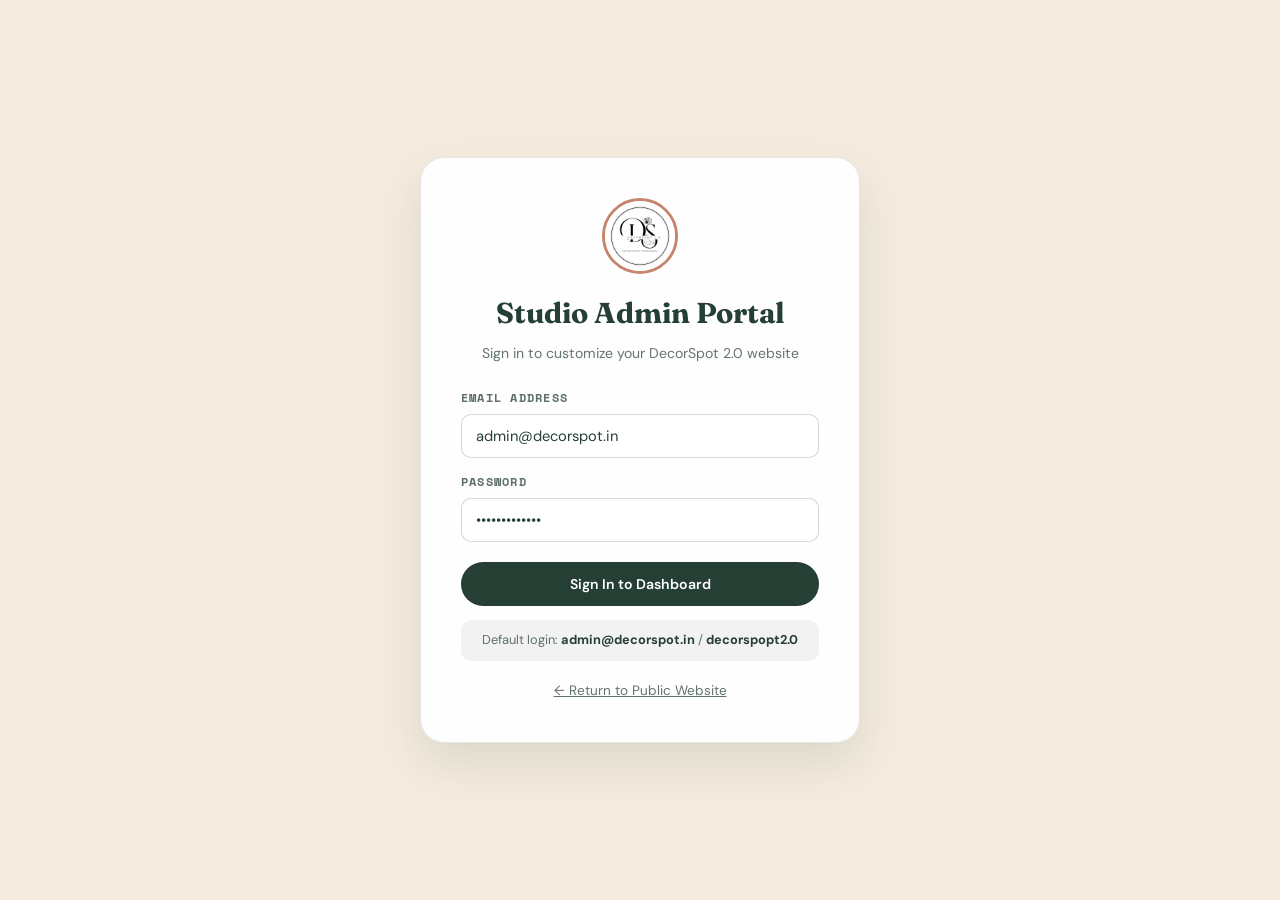
==== admin.html @ b2fb1095 "Add multi-photoshoot studio services, gallery categories, and full CMS admin panel" ====
<!DOCTYPE html>
<html lang="en">
<head>
  <meta charset="UTF-8" />
  <meta name="viewport" content="width=device-width, initial-scale=1.0" />
  <title>DecorSpot 2.0 — Studio Admin Panel & CMS</title>
  <meta name="description" content="Admin CMS panel for DecorSpot 2.0 Portrait Studio" />
  <link rel="icon" type="image/svg+xml" href="logo.jpg" />
  <link rel="stylesheet" href="style.css" />
  <style>
    .admin-page-wrap {
      background-color: var(--color-cream);
      min-height: 100vh;
      display: flex;
      flex-direction: column;
    }
    .admin-top-bar {
      position: sticky;
      top: 0;
      z-index: 100;
      background: rgba(255, 255, 255, 0.95);
      backdrop-filter: blur(12px);
      border-bottom: 1px solid rgba(37, 63, 53, 0.12);
      padding: 12px 24px;
      display: flex;
      justify-content: space-between;
      align-items: center;
    }
    .admin-brand {
      display: flex;
      align-items: center;
      gap: 12px;
      font-weight: 700;
      color: var(--color-primary);
    }
    .admin-brand img {
      width: 36px;
      height: 36px;
      border-radius: 50%;
      object-fit: cover;
    }
    .admin-top-actions {
      display: flex;
      align-items: center;
      gap: 12px;
    }
    .admin-section {
      padding: 40px 0 80px;
      display: none;
    }
    .admin-section.authenticated {
      display: block;
    }
    .admin-header {
      margin-bottom: 32px;
    }
    .admin-eyebrow {
      font-family: var(--font-mono);
      font-size: 0.7rem;
      text-transform: uppercase;
      letter-spacing: 0.2em;
      color: var(--color-terracotta);
    }
    .admin-title {
      font-family: var(--font-display);
      font-size: clamp(2rem, 4vw, 3rem);
      line-height: 1.1;
      color: var(--color-primary);
      margin-top: 6px;
    }
    .admin-subtitle {
      margin-top: 8px;
      font-size: 0.95rem;
      color: var(--color-text-muted);
    }
    .admin-tabs {
      display: flex;
      flex-wrap: wrap;
      gap: 8px;
      margin-bottom: 28px;
      background: rgba(37, 63, 53, 0.05);
      padding: 6px;
      border-radius: 16px;
    }
    .admin-tab {
      padding: 10px 18px;
      border-radius: 12px;
      font-size: 0.85rem;
      font-weight: 600;
      color: var(--color-text-muted);
      background: transparent;
      border: none;
      cursor: pointer;
      display: inline-flex;
      align-items: center;
      gap: 8px;
      transition: all 0.2s;
    }
    .admin-tab:hover {
      color: var(--color-primary);
      background: rgba(255, 255, 255, 0.6);
    }
    .admin-tab.active {
      background: #fff;
      color: var(--color-primary);
      box-shadow: 0 4px 12px rgba(37, 63, 53, 0.08);
    }
    .tab-badge {
      background: var(--color-terracotta);
      color: #fff;
      font-family: var(--font-mono);
      font-size: 0.65rem;
      padding: 2px 7px;
      border-radius: 999px;
      font-weight: 700;
    }
    .admin-tab-panel {
      display: none;
    }
    .admin-tab-panel.active {
      display: block;
      animation: fadeIn 0.25s ease;
    }
    @keyframes fadeIn {
      from { opacity: 0; transform: translateY(6px); }
      to { opacity: 1; transform: translateY(0); }
    }
    .admin-card {
      background: rgba(255, 255, 255, 0.92);
      border: 1px solid rgba(37, 63, 53, 0.12);
      border-radius: 20px;
      padding: 28px;
      margin-bottom: 24px;
      box-shadow: var(--shadow-soft);
    }
    .admin-card-title {
      font-family: var(--font-display);
      font-size: 1.4rem;
      color: var(--color-primary);
      margin-bottom: 20px;
      display: flex;
      justify-content: space-between;
      align-items: center;
    }
    .form-row {
      display: grid;
      gap: 16px;
      margin-bottom: 16px;
    }
    @media (min-width: 768px) {
      .form-row { grid-template-columns: 1fr 1fr; }
      .form-row.tri-col { grid-template-columns: 1fr 1fr 1fr; }
    }
    .form-group.full-width {
      grid-column: 1 / -1;
    }
    .admin-input, .admin-select, .admin-textarea {
      width: 100%;
      border: 1px solid rgba(37, 63, 53, 0.2);
      border-radius: 10px;
      padding: 11px 14px;
      font-size: 0.92rem;
      color: var(--color-primary);
      background: #fff;
      transition: border-color 0.2s, box-shadow 0.2s;
    }
    .admin-input:focus, .admin-select:focus, .admin-textarea:focus {
      border-color: var(--color-primary);
      box-shadow: 0 0 0 3px rgba(37, 63, 53, 0.1);
      outline: none;
    }
    .admin-label {
      display: block;
      font-size: 0.78rem;
      font-weight: 600;
      color: rgba(37, 63, 53, 0.75);
      margin-bottom: 6px;
      font-family: var(--font-mono);
      text-transform: uppercase;
      letter-spacing: 0.1em;
    }
    .admin-btn {
      display: inline-flex;
      align-items: center;
      gap: 8px;
      background-color: var(--color-primary);
      color: #fff;
      padding: 12px 24px;
      border-radius: 9999px;
      font-size: 0.88rem;
      font-weight: 600;
      border: none;
      cursor: pointer;
      transition: all 0.2s ease;
    }
    .admin-btn:hover {
      background-color: var(--color-primary-dark);
      transform: translateY(-1px);
      box-shadow: 0 6px 16px rgba(37, 63, 53, 0.18);
    }
    .admin-btn.secondary {
      background: rgba(255, 255, 255, 0.9);
      border: 1px solid rgba(37, 63, 53, 0.25);
      color: var(--color-primary);
    }
    .admin-btn.secondary:hover {
      background: #fff;
      border-color: var(--color-primary);
    }
    .admin-btn.terracotta {
      background: var(--color-terracotta);
    }
    .admin-btn.terracotta:hover {
      background: var(--color-terracotta-dark);
    }
    .admin-btn.danger {
      background: #dc2743;
    }
    .admin-btn.danger:hover {
      background: #b81e3a;
    }
    .admin-btn.small {
      padding: 6px 14px;
      font-size: 0.78rem;
    }
    .gallery-categories {
      display: flex;
      flex-wrap: wrap;
      gap: 8px;
      margin-bottom: 20px;
    }
    .category-tag {
      padding: 6px 14px;
      border-radius: 9999px;
      font-size: 0.75rem;
      font-weight: 600;
      font-family: var(--font-mono);
      text-transform: uppercase;
      letter-spacing: 0.1em;
      background: rgba(37, 63, 53, 0.08);
      color: var(--color-primary);
      cursor: pointer;
      border: 1px solid transparent;
      transition: all 0.2s;
    }
    .category-tag.active {
      background: var(--color-primary) !important;
      color: #fff !important;
    }
    .category-tag.newborn { background: rgba(198, 133, 109, 0.15); color: var(--color-terracotta); }
    .category-tag.maternity { background: rgba(243, 200, 174, 0.4); color: #b86241; }
    .category-tag.prewedding { background: rgba(232, 200, 110, 0.35); color: #9c7827; }
    .category-tag.birthday { background: rgba(250, 230, 158, 0.5); color: #8e6812; }
    .category-tag.commercial { background: rgba(37, 63, 53, 0.14); color: var(--color-primary-dark); }
    .category-tag.family { background: rgba(216, 225, 214, 0.4); color: var(--color-forest); }
    .photo-grid {
      display: grid;
      grid-template-columns: repeat(auto-fill, minmax(180px, 1fr));
      gap: 16px;
      margin-top: 16px;
    }
    .photo-item {
      position: relative;
      aspect-ratio: 1;
      border-radius: 12px;
      overflow: hidden;
      border: 2px solid rgba(37, 63, 53, 0.12);
      background: var(--color-biscuit);
    }
    .photo-item img {
      width: 100%;
      height: 100%;
      object-fit: cover;
    }
    .photo-actions {
      position: absolute;
      top: 8px;
      right: 8px;
      display: flex;
      gap: 6px;
      opacity: 0;
      transition: opacity 0.2s;
    }
    .photo-item:hover .photo-actions {
      opacity: 1;
    }
    .photo-btn {
      width: 30px;
      height: 30px;
      border-radius: 50%;
      border: none;
      display: flex;
      align-items: center;
      justify-content: center;
      cursor: pointer;
      color: #fff;
      box-shadow: 0 4px 8px rgba(0,0,0,0.2);
    }
    .photo-btn.edit { background: var(--color-primary); }
    .photo-btn.del { background: #dc2743; }
    .photo-upload-area {
      border: 2px dashed rgba(37, 63, 53, 0.25);
      border-radius: 16px;
      padding: 28px;
      text-align: center;
      cursor: pointer;
      transition: all 0.2s;
      background: rgba(255, 255, 255, 0.5);
    }
    .photo-upload-area:hover, .photo-upload-area.drag-over {
      border-color: var(--color-terracotta);
      background: rgba(243, 200, 174, 0.15);
    }
    .checkbox-group {
      display: grid;
      grid-template-columns: repeat(auto-fill, minmax(240px, 1fr));
      gap: 14px;
      margin-top: 8px;
    }
    .checkbox-item {
      display: flex;
      align-items: center;
      gap: 10px;
      cursor: pointer;
      background: #fff;
      padding: 12px 16px;
      border-radius: 10px;
      border: 1px solid rgba(37, 63, 53, 0.1);
      font-size: 0.9rem;
    }
    .checkbox-item input {
      width: 18px;
      height: 18px;
      accent-color: var(--color-primary);
    }
    /* Leads Table */
    .leads-table-wrap {
      overflow-x: auto;
    }
    .leads-table {
      width: 100%;
      border-collapse: collapse;
      text-align: left;
      font-size: 0.88rem;
    }
    .leads-table th {
      background: rgba(37, 63, 53, 0.05);
      padding: 12px 16px;
      font-family: var(--font-mono);
      font-size: 0.72rem;
      text-transform: uppercase;
      letter-spacing: 0.1em;
      color: var(--color-primary);
      border-bottom: 2px solid rgba(37, 63, 53, 0.1);
    }
    .leads-table td {
      padding: 14px 16px;
      border-bottom: 1px solid rgba(37, 63, 53, 0.08);
      vertical-align: middle;
    }
    .lead-status-badge {
      display: inline-block;
      padding: 3px 10px;
      border-radius: 999px;
      font-family: var(--font-mono);
      font-size: 0.68rem;
      font-weight: 700;
      text-transform: uppercase;
    }
    .lead-status-badge.new { background: #d4edda; color: #155724; }
    .lead-status-badge.contacted { background: #cce5ff; color: #004085; }
    .lead-status-badge.booked { background: #fff3cd; color: #856404; }
    /* Toast */
    .toast {
      position: fixed;
      bottom: 24px;
      right: 24px;
      z-index: 2000;
      background: var(--color-primary-dark);
      color: #fff;
      padding: 14px 24px;
      border-radius: 9999px;
      font-size: 0.88rem;
      font-weight: 500;
      box-shadow: 0 10px 30px rgba(0, 0, 0, 0.2);
      transform: translateY(100px);
      opacity: 0;
      transition: all 0.3s cubic-bezier(0.2, 0.8, 0.2, 1);
    }
    .toast.show { transform: translateY(0); opacity: 1; }
    .toast.success { background: #1ebe5d; }
    .toast.error { background: #dc2743; }
    /* Login Modal */
    .login-screen {
      position: fixed;
      inset: 0;
      z-index: 1000;
      background: var(--color-cream);
      display: flex;
      align-items: center;
      justify-content: center;
      padding: 20px;
      opacity: 1;
      transition: opacity 0.3s ease, visibility 0.3s ease;
    }
    .login-screen.hidden { opacity: 0; visibility: hidden; pointer-events: none; }
    .login-card {
      background: rgba(255, 255, 255, 0.95);
      border: 1px solid rgba(37, 63, 53, 0.12);
      border-radius: 24px;
      padding: 40px;
      max-width: 440px;
      width: 100%;
      box-shadow: var(--shadow-elevated);
      text-align: center;
    }
    .login-logo {
      width: 76px;
      height: 76px;
      border-radius: 50%;
      object-fit: cover;
      border: 3px solid var(--color-terracotta);
      margin: 0 auto 16px;
    }
  </style>
</head>
<body class="admin-page-wrap">

  <!-- Top Sticky Bar -->
  <header class="admin-top-bar">
    <div class="admin-brand">
      <img src="logo.jpg" alt="DecorSpot Logo" />
      <span>DecorSpot 2.0 Studio CMS</span>
    </div>
    <div class="admin-top-actions">
      <a href="index.html" class="admin-btn secondary small" target="_blank" rel="noopener noreferrer">
        <svg width="14" height="14" viewBox="0 0 24 24" fill="none" stroke="currentColor" stroke-width="2"><path d="M18 13v6a2 2 0 0 1-2 2H5a2 2 0 0 1-2-2V8a2 2 0 0 1 2-2h6"></path><polyline points="15 3 21 3 21 9"></polyline><line x1="10" y1="14" x2="21" y2="3"></line></svg>
        <span>View Live Site</span>
      </a>
      <button class="admin-btn secondary small" onclick="logout()">Logout</button>
    </div>
  </header>

  <!-- Main Admin Section -->
  <main class="admin-section">
    <div class="container">
      <header class="admin-header">
        <p class="admin-eyebrow">all-in-one studio management</p>
        <h1 class="admin-title">Studio Control Center</h1>
        <p class="admin-subtitle">Update photoshoot offerings, gallery images, customer leads, pricing packages, and contact information in real-time.</p>
      </header>

      <!-- Navigation Tabs -->
      <nav class="admin-tabs" role="tablist">
        <button class="admin-tab active" role="tab" data-tab="leads">
          📬 Customer Inquiries
          <span class="tab-badge" id="leadsCountBadge">0</span>
        </button>
        <button class="admin-tab" role="tab" data-tab="services">
          📸 Photoshoot Services
        </button>
        <button class="admin-tab" role="tab" data-tab="photos">
          🖼️ Gallery Photos
        </button>
        <button class="admin-tab" role="tab" data-tab="packages">
          🎁 Packages & Pricing
        </button>
        <button class="admin-tab" role="tab" data-tab="studio">
          🏛️ Studio Details & Hero
        </button>
        <button class="admin-tab" role="tab" data-tab="contact">
          📱 Contact & Social
        </button>
        <button class="admin-tab" role="tab" data-tab="faqs">
          ❓ FAQs
        </button>
        <button class="admin-tab" role="tab" data-tab="backup">
          ⚙️ Backup & Security
        </button>
      </nav>

      <!-- TAB 1: CUSTOMER INQUIRIES / LEADS -->
      <section class="admin-tab-panel active" role="tabpanel" id="tab-leads">
        <div class="admin-card">
          <div class="admin-card-title">
            <span>Customer Inquiries & WhatsApp Leads</span>
            <div style="display:flex;gap:8px;">
              <button class="admin-btn secondary small" id="exportLeadsBtn">Export CSV</button>
              <button class="admin-btn danger small" id="clearLeadsBtn">Clear All</button>
            </div>
          </div>
          <p style="font-size:0.9rem;color:var(--color-text-muted);margin-bottom:16px;">
            Inquiries submitted by parents and clients on your website enquiry form appear here automatically. You can review their notes and click <strong>"Chat on WhatsApp"</strong> to start an instant personalized chat!
          </p>
          <div class="leads-table-wrap">
            <table class="leads-table">
              <thead>
                <tr>
                  <th>Client Name</th>
                  <th>Session Inquired</th>
                  <th>Phone / WhatsApp</th>
                  <th>Preferred Date / Notes</th>
                  <th>Submission Time</th>
                  <th>Status</th>
                  <th>Action</th>
                </tr>
              </thead>
              <tbody id="leadsTableBody">
                <!-- Dynamically populated -->
              </tbody>
            </table>
          </div>
        </div>
      </section>

      <!-- TAB 2: PHOTOSHOOT SERVICES -->
      <section class="admin-tab-panel" role="tabpanel" id="tab-services">
        <div class="admin-card">
          <div class="admin-card-title">
            <span>Studio Photoshoot Services & Specializations</span>
            <button class="admin-btn terracotta small" id="addServiceBtn">+ Add New Service</button>
          </div>
          <p style="font-size:0.9rem;color:var(--color-text-muted);margin-bottom:20px;">
            DecorSpot 2.0 covers all photoshoot categories: Newborn, Maternity, Pre-Wedding, Birthday & Cake Smash, Commercial & Brand, and Family Portraits. Edit details, images, and highlight bullets below:
          </p>
          <div id="servicesList">
            <!-- Dynamically populated -->
          </div>
        </div>
      </section>

      <!-- TAB 3: GALLERY PHOTOS -->
      <section class="admin-tab-panel" role="tabpanel" id="tab-photos">
        <div class="admin-card">
          <h2 class="admin-card-title">Upload New Photo</h2>
          <div class="photo-upload-area" id="uploadArea">
            <svg viewBox="0 0 24 24" fill="none" stroke="currentColor" stroke-width="1.5" width="40" height="40" style="margin:0 auto 10px;color:var(--color-terracotta);display:block;"><path d="M21 15v4a2 2 0 0 1-2 2H5a2 2 0 0 1-2-2v-4"></path><polyline points="17 8 12 3 7 8"></polyline><line x1="12" y1="3" x2="12" y2="15"></line></svg>
            <p style="font-weight:600;color:var(--color-primary);">Drag & drop photo files here or click to browse</p>
            <p style="font-size:0.8rem;color:var(--color-text-muted);margin-top:4px;">Supports JPG, PNG, WebP • Auto-stored in browser memory</p>
            <input type="file" id="photoInput" multiple accept="image/*" style="display:none;" />
          </div>
          <div class="form-row tri-col" style="margin-top:16px;">
            <div>
              <label class="admin-label">Category</label>
              <select class="admin-select" id="newPhotoCategory">
                <option value="newborn">Newborn & Baby</option>
                <option value="maternity">Maternity & Motherhood</option>
                <option value="prewedding">Pre-Wedding & Couples</option>
                <option value="birthday">Birthdays & Milestones</option>
                <option value="commercial">Commercial & Brand</option>
                <option value="family">Family & Tender Moments</option>
                <option value="details">Tiny Details & Hands</option>
              </select>
            </div>
            <div>
              <label class="admin-label">Grid Layout Size</label>
              <select class="admin-select" id="newPhotoSize">
                <option value="col-span-6">Medium (Half Width - 6 col)</option>
                <option value="col-span-7-row-2">Featured Portrait (Large - 7 col, 2 row)</option>
                <option value="col-span-5">Standard (5 col)</option>
                <option value="col-span-12">Full Width Banner (12 col)</option>
              </select>
            </div>
            <div>
              <label class="admin-label">Caption / Story Name</label>
              <input type="text" class="admin-input" id="newPhotoCaption" placeholder="e.g. golden hour embrace" />
            </div>
          </div>
          <div style="display:flex;gap:12px;margin-top:8px;">
            <button class="admin-btn" id="uploadBtn" disabled>Upload Selected Photos</button>
            <button class="admin-btn secondary" id="addPhotoByUrlBtn">+ Add by Image URL</button>
          </div>
        </div>

        <div class="admin-card">
          <div class="admin-card-title">
            <span>Manage Gallery Images</span>
            <span style="font-size:0.82rem;font-family:var(--font-mono);color:var(--color-text-muted);" id="photoTotalBadge"></span>
          </div>
          <div class="gallery-categories" id="adminGalleryFilters">
            <span class="category-tag active" data-cat="all">All Stories</span>
            <span class="category-tag newborn" data-cat="newborn">Newborn & Baby</span>
            <span class="category-tag maternity" data-cat="maternity">Maternity</span>
            <span class="category-tag prewedding" data-cat="prewedding">Pre-Wedding</span>
            <span class="category-tag birthday" data-cat="birthday">Birthdays</span>
            <span class="category-tag commercial" data-cat="commercial">Commercial</span>
            <span class="category-tag family" data-cat="family">Family</span>
            <span class="category-tag" data-cat="details">Details</span>
          </div>
          <div class="photo-grid" id="photoGrid"></div>
        </div>
      </section>

      <!-- TAB 4: PACKAGES & PRICING -->
      <section class="admin-tab-panel" role="tabpanel" id="tab-packages">
        <div class="admin-card">
          <div class="admin-card-title">
            <span>Pricing Packages & Collections</span>
            <button class="admin-btn terracotta small" id="addPackageBtn">+ Add New Package</button>
          </div>
          <p style="font-size:0.9rem;color:var(--color-text-muted);margin-bottom:20px;">
            Create packages for Newborn, Maternity, Pre-Wedding, Birthdays, and Commercial shoots. Clients will see these categorized in the "Packages" section on your website.
          </p>
          <div id="packagesList"></div>
        </div>
      </section>

      <!-- TAB 5: STUDIO DETAILS & HERO -->
      <section class="admin-tab-panel" role="tabpanel" id="tab-studio">
        <div class="admin-card">
          <h2 class="admin-card-title">Hero Section & Branding</h2>
          <div class="form-row">
            <div class="form-group">
              <label class="admin-label">Studio Brand Name</label>
              <input type="text" class="admin-input" id="studioName" placeholder="DecorSpot 2.0" />
            </div>
            <div class="form-group">
              <label class="admin-label">Studio Subtitle</label>
              <input type="text" class="admin-input" id="studioSubtitle" placeholder="newborn & creative portrait studio" />
            </div>
          </div>
          <div class="form-row">
            <div class="form-group">
              <label class="admin-label">Hero Eyebrow Label</label>
              <input type="text" class="admin-input" id="heroEyebrow" placeholder="fine art & boutique portrait studio" />
            </div>
            <div class="form-group">
              <label class="admin-label">Booking Banner Alert</label>
              <input type="text" class="admin-input" id="bookingNote" placeholder="Now reserving newborn, maternity, pre-wedding & commercial dates" />
            </div>
          </div>
          <div class="form-group full-width" style="margin-bottom:16px;">
            <label class="admin-label">Hero Headline Tagline (use Enter for line break)</label>
            <input type="text" class="admin-input" id="heroTagline" placeholder="Every chapter,&#10;beautifully captured." />
          </div>
          <div class="form-group full-width" style="margin-bottom:20px;">
            <label class="admin-label">Hero Body Description</label>
            <textarea class="admin-textarea" id="heroDesc" rows="3" placeholder="A warm, boutique photography studio in Muvattupuzha, Kerala..."></textarea>
          </div>
          <button class="admin-btn" id="saveStudioBtn">Save Studio Branding</button>
        </div>

        <div class="admin-card">
          <h2 class="admin-card-title">Studio Amenities & Feature Badges</h2>
          <div class="checkbox-group">
            <label class="checkbox-item"><input type="checkbox" id="featSanitized"> Hospital-Grade Sanitized Suite</label>
            <label class="checkbox-item"><input type="checkbox" id="featClimate"> Cozy 28°C Climate Control</label>
            <label class="checkbox-item"><input type="checkbox" id="featBabyLed"> 100% Baby-Led Pacing</label>
            <label class="checkbox-item"><input type="checkbox" id="featWardrobe"> Curated Luxury Wardrobe</label>
            <label class="checkbox-item"><input type="checkbox" id="featAlbums"> Handcrafted Keepsake Albums</label>
            <label class="checkbox-item"><input type="checkbox" id="featCommercialRig"> Commercial 4K Lighting Rig</label>
            <label class="checkbox-item"><input type="checkbox" id="featOutdoorSets"> Outdoor Pre-Wedding Sets</label>
          </div>
          <button class="admin-btn" id="saveFeaturesBtn" style="margin-top:20px;">Save Amenities</button>
        </div>
      </section>

      <!-- TAB 6: CONTACT & SOCIAL -->
      <section class="admin-tab-panel" role="tabpanel" id="tab-contact">
        <div class="admin-card">
          <h2 class="admin-card-title">WhatsApp Integration</h2>
          <div class="form-row">
            <div class="form-group">
              <label class="admin-label">WhatsApp Number (Display)</label>
              <input type="tel" class="admin-input" id="waNumber" placeholder="+91 88912 36399" />
            </div>
            <div class="form-group">
              <label class="admin-label">Clean Number (for wa.me links)</label>
              <input type="text" class="admin-input" id="waCleanNumber" placeholder="918891236399" />
            </div>
          </div>
          <div class="form-group full-width">
            <label class="admin-label">Default WhatsApp Enquiry Message</label>
            <textarea class="admin-textarea" id="waDefaultMsg" rows="2" placeholder="Hello DecorSpot Studio! I would love to enquire about booking a photoshoot session."></textarea>
          </div>
        </div>

        <div class="admin-card">
          <h2 class="admin-card-title">Instagram & Location</h2>
          <div class="form-row">
            <div class="form-group">
              <label class="admin-label">Instagram Handle</label>
              <input type="text" class="admin-input" id="instaHandle" placeholder="@decorspot2.0" />
            </div>
            <div class="form-group">
              <label class="admin-label">Instagram Profile URL</label>
              <input type="url" class="admin-input" id="instaUrl" placeholder="https://www.instagram.com/decorspot2.0" />
            </div>
          </div>
          <div class="form-row">
            <div class="form-group">
              <label class="admin-label">Location / City Display</label>
              <input type="text" class="admin-input" id="locationDisplay" placeholder="Muvattupuzha, Ernakulam, Kerala" />
            </div>
            <div class="form-group">
              <label class="admin-label">Google Maps URL</label>
              <input type="url" class="admin-input" id="mapsUrl" placeholder="https://maps.google.com/?q=..." />
            </div>
          </div>
          <div class="form-group full-width">
            <label class="admin-label">Studio Working Hours</label>
            <input type="text" class="admin-input" id="workingHours" placeholder="Tue – Sun: 9:00 AM – 6:30 PM (Mondays by appointment)" />
          </div>
          <button class="admin-btn" id="saveContactBtn" style="margin-top:12px;">Save Contact & Social Details</button>
        </div>
      </section>

      <!-- TAB 7: FAQS -->
      <section class="admin-tab-panel" role="tabpanel" id="tab-faqs">
        <div class="admin-card">
          <div class="admin-card-title">
            <span>Frequently Asked Questions</span>
            <button class="admin-btn terracotta small" id="addFaqBtn">+ Add New FAQ</button>
          </div>
          <p style="font-size:0.9rem;color:var(--color-text-muted);margin-bottom:20px;">
            Answers to client queries across newborn, maternity, pre-wedding, birthdays, props, and turnaround times.
          </p>
          <div id="faqsList"></div>
        </div>
      </section>

      <!-- TAB 8: BACKUP & SECURITY -->
      <section class="admin-tab-panel" role="tabpanel" id="tab-backup">
        <div class="admin-card">
          <h2 class="admin-card-title">Data Backup & Restore</h2>
          <p style="font-size:0.9rem;color:var(--color-text-muted);margin-bottom:16px;">
            Export a full JSON backup of all your photos, services, packages, and studio settings. You can restore this backup anytime on any device.
          </p>
          <div style="display:flex;gap:12px;flex-wrap:wrap;">
            <button class="admin-btn" id="exportDataBtn">Download Full Backup (JSON)</button>
            <button class="admin-btn secondary" id="importDataBtn">Restore From Backup (JSON)</button>
            <input type="file" id="importFileInput" accept=".json" style="display:none;" />
          </div>
        </div>

        <div class="admin-card">
          <h2 class="admin-card-title">Security & Password</h2>
          <div class="form-row">
            <div class="form-group">
              <label class="admin-label">New Admin Password</label>
              <input type="password" class="admin-input" id="newPassword" placeholder="Enter new password" />
            </div>
            <div class="form-group">
              <label class="admin-label">Confirm Password</label>
              <input type="password" class="admin-input" id="confirmPassword" placeholder="Confirm new password" />
            </div>
          </div>
          <button class="admin-btn" id="changePasswordBtn">Update Password</button>
        </div>

        <div class="admin-card" style="border-color:rgba(220, 39, 67, 0.3);">
          <h2 class="admin-card-title" style="color:#dc2743;">Reset to Factory Defaults</h2>
          <p style="font-size:0.9rem;color:var(--color-text-muted);margin-bottom:16px;">
            Reset all studio text, photos, services, and packages back to original DecorSpot 2.0 defaults.
          </p>
          <button class="admin-btn danger" id="resetDefaultsBtn">Reset All Data to Defaults</button>
        </div>
      </section>
    </div>
  </main>

  <!-- Login Modal Screen -->
  <div class="login-screen" id="loginScreen" role="dialog" aria-modal="true">
    <div class="login-card">
      <img src="logo.jpg" alt="DecorSpot Logo" class="login-logo" />
      <h2 style="font-family:var(--font-display);color:var(--color-primary);font-size:1.8rem;margin-bottom:6px;">Studio Admin Portal</h2>
      <p style="font-size:0.88rem;color:var(--color-text-muted);margin-bottom:24px;">Sign in to customize your DecorSpot 2.0 website</p>

      <form id="loginForm">
        <div class="form-group" style="text-align:left;margin-bottom:14px;">
          <label class="admin-label" for="loginEmail">Email Address</label>
          <input type="email" class="admin-input" id="loginEmail" placeholder="admin@decorspot.in" value="admin@decorspot.in" required />
        </div>
        <div class="form-group" style="text-align:left;margin-bottom:20px;">
          <label class="admin-label" for="loginPassword">Password</label>
          <input type="password" class="admin-input" id="loginPassword" placeholder="decorspopt2.0" value="decorspopt2.0" required />
        </div>
        <button type="submit" class="admin-btn" style="width:100%;justify-content:center;padding:13px;">Sign In to Dashboard</button>
      </form>

      <div style="margin-top:14px;padding:10px 14px;background:rgba(37,63,53,0.06);border-radius:10px;font-size:0.8rem;color:var(--color-text-muted);text-align:center;">
        Default login: <strong style="color:var(--color-primary);">admin@decorspot.in</strong> / <strong style="color:var(--color-primary);">decorspopt2.0</strong>
      </div>

      <div style="margin-top:16px;">
        <a href="index.html" style="font-size:0.85rem;color:var(--color-text-muted);text-decoration:underline;">← Return to Public Website</a>
      </div>
    </div>
  </div>

  <!-- Toast Notice -->
  <div class="toast" id="toast" role="alert" aria-live="polite"></div>

  <!-- Scripts -->
  <script src="admin.js"></script>
</body>
</html>
---- style.css ----
/* ==========================================================================
   DECORSPOT 2.0 — Newborn & Baby Portrait Studio
   Boutique Design System & Aesthetics
   ========================================================================== */

@import url('https://fonts.googleapis.com/css2?family=DM+Sans:ital,opsz,wght@0,9..40,100..1000;1,9..40,100..1000&family=Fraunces:ital,opsz,wght@0,9..144,300..800;1,9..144,300..800&family=Space+Mono:ital,wght@0,400;0,700;1,400&display=swap');

:root {
  /* Color Palette matching decorspot 2.0 brand identity */
  --color-primary: #253f35;
  --color-primary-dark: #172c24;
  --color-primary-light: #3d5e51;
  --color-sage: #d8e1d6;
  --color-cream: #f5ecdf;
  --color-cream-light: #faf6f0;
  --color-biscuit: #e9d7c7;
  --color-terracotta: #c6856d;
  --color-terracotta-dark: #a8654e;
  --color-peach: #f3c8ae;
  --color-yellow: #f0cf75;
  --color-yellow-light: #fae69e;
  --color-gold: #e8c86e;
  --color-dark-pine: #152c24;
  --color-forest: #253f35;
  --color-forest-text: #f6ecdf;
  
  /* Neutral & Functional */
  --color-text-main: #253f35;
  --color-text-muted: rgba(37, 63, 53, 0.72);
  --color-text-light: rgba(37, 63, 53, 0.5);
  --color-border: rgba(37, 63, 53, 0.16);
  --color-border-subtle: rgba(37, 63, 53, 0.08);

  /* Social Platform Colors */
  --color-whatsapp: #25D366;
  --color-whatsapp-dark: #1ebe5d;
  --color-whatsapp-glow: rgba(37, 211, 102, 0.35);
  --color-insta-gradient: linear-gradient(45deg, #f09433 0%, #e6683c 25%, #dc2743 50%, #cc2366 75%, #bc1888 100%);

  /* Typography */
  --font-display: 'Fraunces', Georgia, serif;
  --font-sans: 'DM Sans', -apple-system, BlinkMacSystemFont, "Segoe UI", Roboto, sans-serif;
  --font-mono: 'Space Mono', SFMono-Regular, Menlo, monospace;

  /* Shadows & Elevations */
  --shadow-soft: 0 10px 30px rgba(37, 63, 53, 0.06);
  --shadow-elevated: 0 20px 48px rgba(37, 63, 53, 0.12);
  --shadow-organic: 0 24px 70px rgba(61, 83, 61, 0.18);
  --shadow-floating: 0 12px 32px rgba(21, 44, 36, 0.22);
}

/* Reset & Box Sizing */
*, *::before, *::after {
  box-sizing: border-box;
  margin: 0;
  padding: 0;
}

html {
  scroll-behavior: smooth;
  -webkit-font-smoothing: antialiased;
  -moz-osx-font-smoothing: grayscale;
}

body {
  font-family: var(--font-sans);
  background-color: var(--color-cream);
  color: var(--color-text-main);
  line-height: 1.6;
  overflow-x: hidden;
}

::selection {
  background: var(--color-peach);
  color: var(--color-primary-dark);
}

img {
  max-width: 100%;
  height: auto;
  display: block;
}

a {
  color: inherit;
  text-decoration: none;
}

button, input, select, textarea {
  font-family: inherit;
  border: none;
  outline: none;
  background: none;
}

/* Typography Helpers */
.font-display {
  font-family: var(--font-display);
}

.font-sans {
  font-family: var(--font-sans);
}

.font-mono-ui {
  font-family: var(--font-mono);
  text-transform: uppercase;
  letter-spacing: 0.22em;
}

.container {
  max-width: 1320px;
  margin-left: auto;
  margin-right: auto;
  padding-left: 20px;
  padding-right: 20px;
}

@media (min-width: 768px) {
  .container {
    padding-left: 40px;
    padding-right: 40px;
  }
}

/* ==========================================================================
   NAVIGATION BAR
   ========================================================================== */
.site-header {
  position: absolute;
  top: 0;
  left: 0;
  right: 0;
  z-index: 50;
  transition: all 0.3s ease;
}

.site-header.scrolled {
  position: fixed;
  background: rgba(245, 236, 223, 0.92);
  backdrop-filter: blur(12px);
  -webkit-backdrop-filter: blur(12px);
  box-shadow: 0 4px 20px rgba(37, 63, 53, 0.05);
}

.nav-inner {
  display: flex;
  align-items: center;
  justify-content: space-between;
  padding: 18px 0;
}

.brand-logo-link {
  display: flex;
  align-items: center;
  gap: 14px;
}

.brand-avatar {
  width: 52px;
  height: 52px;
  border-radius: 50%;
  object-fit: cover;
  border: 1.5px solid rgba(37, 63, 53, 0.2);
  box-shadow: var(--shadow-soft);
  background: #faf6f0;
}

.brand-text-wrap {
  display: flex;
  flex-direction: column;
}

.brand-title {
  font-family: var(--font-display);
  font-size: 1.55rem;
  line-height: 1;
  letter-spacing: -0.04em;
  color: var(--color-primary);
  font-weight: 600;
}

.brand-subtitle {
  font-family: var(--font-mono);
  font-size: 0.58rem;
  text-transform: uppercase;
  letter-spacing: 0.22em;
  color: var(--color-text-light);
  margin-top: 4px;
}

.nav-links-desktop {
  display: none;
  align-items: center;
  gap: 32px;
}

@media (min-width: 992px) {
  .nav-links-desktop {
    display: flex;
  }
}

.nav-item {
  font-size: 0.9rem;
  font-weight: 500;
  color: rgba(37, 63, 53, 0.8);
  transition: color 0.2s ease, transform 0.2s ease;
}

.nav-item:hover {
  color: var(--color-primary);
  transform: translateY(-1px);
}

/* Nav Instagram Tag badge */
.nav-insta-tag {
  display: inline-flex;
  align-items: center;
  gap: 6px;
  background: rgba(255, 255, 255, 0.65);
  border: 1px solid rgba(37, 63, 53, 0.15);
  border-radius: 9999px;
  padding: 6px 14px;
  font-size: 0.78rem;
  font-weight: 600;
  color: var(--color-primary);
  transition: all 0.25s ease;
  backdrop-filter: blur(6px);
}

.nav-insta-tag:hover {
  background: #fff;
  border-color: #e6683c;
  color: #dc2743;
  transform: translateY(-1px);
  box-shadow: 0 4px 12px rgba(220, 39, 67, 0.15);
}

.nav-insta-icon {
  width: 14px;
  height: 14px;
  fill: currentColor;
}

/* Nav WhatsApp Button */
.btn-nav-whatsapp {
  display: inline-flex;
  align-items: center;
  gap: 8px;
  background: rgba(255, 255, 255, 0.55);
  border: 1px solid rgba(37, 63, 53, 0.22);
  border-radius: 9999px;
  padding: 8px 18px;
  font-size: 0.88rem;
  font-weight: 600;
  color: var(--color-primary);
  backdrop-filter: blur(8px);
  transition: all 0.25s ease;
}

.btn-nav-whatsapp:hover {
  background: var(--color-primary);
  color: #fff;
  border-color: var(--color-primary);
  transform: translateY(-1.5px);
  box-shadow: 0 6px 18px rgba(37, 63, 53, 0.15);
}

.mobile-menu-btn {
  display: flex;
  align-items: center;
  justify-content: center;
  width: 44px;
  height: 44px;
  border-radius: 50%;
  border: 1px solid rgba(37, 63, 53, 0.2);
  background: rgba(255, 255, 255, 0.75);
  color: var(--color-primary);
  cursor: pointer;
  transition: all 0.2s ease;
}

@media (min-width: 992px) {
  .mobile-menu-btn {
    display: none;
  }
}

.mobile-menu-drawer {
  display: none;
  margin: 0 20px 20px;
  padding: 16px;
  background: rgba(250, 246, 240, 0.98);
  border: 1px solid rgba(37, 63, 53, 0.12);
  border-radius: 1.35rem;
  box-shadow: var(--shadow-elevated);
  backdrop-filter: blur(16px);
}

.mobile-menu-drawer.open {
  display: flex;
  flex-direction: column;
  gap: 10px;
  animation: slideDown 0.25s ease forwards;
}

@keyframes slideDown {
  from {
    opacity: 0;
    transform: translateY(-8px);
  }
  to {
    opacity: 1;
    transform: translateY(0);
  }
}

.mobile-nav-link {
  display: block;
  padding: 12px 16px;
  font-size: 0.95rem;
  font-weight: 500;
  border-radius: 12px;
  color: var(--color-primary);
  transition: background 0.2s;
}

.mobile-nav-link:hover {
  background: rgba(37, 63, 53, 0.06);
}

.mobile-whatsapp-btn {
  margin-top: 6px;
  display: flex;
  align-items: center;
  justify-content: center;
  gap: 10px;
  background: var(--color-primary);
  color: #fff;
  padding: 14px 20px;
  border-radius: 14px;
  font-weight: 600;
  font-size: 0.95rem;
  text-align: center;
}

.mobile-insta-tag {
  display: flex;
  align-items: center;
  justify-content: center;
  gap: 8px;
  background: rgba(255, 255, 255, 0.9);
  border: 1px solid rgba(220, 39, 67, 0.3);
  color: #dc2743;
  padding: 12px 18px;
  border-radius: 14px;
  font-weight: 600;
  font-size: 0.9rem;
}

/* ==========================================================================
   HERO SECTION
   ========================================================================== */
.hero-section {
  position: relative;
  min-height: 780px;
  background-color: var(--color-sage);
  padding-top: 130px;
  padding-bottom: 90px;
  overflow: hidden;
}

@media (min-width: 768px) {
  .hero-section {
    min-height: 880px;
    padding-top: 160px;
    padding-bottom: 120px;
  }
}

/* Hero Ambient Spheres */
.hero-bg-orb-1 {
  position: absolute;
  top: 100px;
  left: -80px;
  width: 280px;
  height: 280px;
  border-radius: 50%;
  border: 1px solid rgba(37, 63, 53, 0.1);
  pointer-events: none;
}

@media (min-width: 768px) {
  .hero-bg-orb-1 {
    top: 160px;
    left: 40px;
    width: 380px;
    height: 380px;
  }
}

.hero-bg-orb-2 {
  position: absolute;
  top: 60px;
  right: -8%;
  width: 320px;
  height: 320px;
  border-radius: 50%;
  background-color: rgba(243, 200, 174, 0.55);
  filter: blur(1px);
  pointer-events: none;
}

@media (min-width: 768px) {
  .hero-bg-orb-2 {
    width: 540px;
    height: 540px;
  }
}

.hero-bg-orb-3 {
  position: absolute;
  bottom: -140px;
  left: 44%;
  width: 340px;
  height: 340px;
  border-radius: 50%;
  background-color: rgba(238, 207, 121, 0.35);
  filter: blur(1px);
  pointer-events: none;
}

@media (min-width: 768px) {
  .hero-bg-orb-3 {
    width: 640px;
    height: 640px;
  }
}

.hero-grid {
  position: relative;
  z-index: 10;
  display: grid;
  grid-template-columns: 1fr;
  gap: 48px;
  align-items: center;
}

@media (min-width: 900px) {
  .hero-grid {
    grid-template-columns: 0.95fr 1.05fr;
    gap: 56px;
  }
}

.hero-content {
  max-width: 580px;
}

.hero-eyebrow-wrap {
  display: flex;
  align-items: center;
  gap: 12px;
  margin-bottom: 24px;
}

.hero-eyebrow {
  font-family: var(--font-mono);
  font-size: 0.67rem;
  text-transform: uppercase;
  letter-spacing: 0.22em;
  color: rgba(37, 63, 53, 0.75);
}

.hero-title {
  font-family: var(--font-display);
  font-size: clamp(3.4rem, 7vw, 6.8rem);
  line-height: 0.92;
  letter-spacing: -0.065em;
  color: var(--color-primary);
  font-weight: 500;
  white-space: pre-line;
}

.hero-body {
  margin-top: 28px;
  max-width: 440px;
  font-size: 1.08rem;
  line-height: 1.7;
  color: rgba(37, 63, 53, 0.82);
}

/* Call to action group */
.hero-cta-group {
  margin-top: 36px;
  display: flex;
  flex-wrap: wrap;
  align-items: center;
  gap: 16px;
}

.btn-primary-whatsapp {
  display: inline-flex;
  align-items: center;
  gap: 12px;
  background-color: var(--color-primary);
  color: #fff;
  padding: 15px 28px;
  border-radius: 9999px;
  font-size: 0.92rem;
  font-weight: 600;
  box-shadow: 0 10px 24px rgba(42, 75, 59, 0.18);
  transition: all 0.25s cubic-bezier(0.2, 0.8, 0.2, 1);
  text-decoration: none;
}

.btn-primary-whatsapp:hover {
  background-color: var(--color-primary-dark);
  transform: translateY(-2px);
  box-shadow: 0 14px 30px rgba(42, 75, 59, 0.25);
  color: #fff;
}

.btn-hero-gallery {
  display: inline-flex;
  align-items: center;
  gap: 8px;
  padding: 14px 22px;
  border-radius: 9999px;
  font-size: 0.92rem;
  font-weight: 500;
  color: rgba(37, 63, 53, 0.85);
  transition: color 0.2s, transform 0.2s;
}

.btn-hero-gallery:hover {
  color: var(--color-primary);
  transform: translateX(3px);
}

/* Booking note */
.hero-booking-note {
  margin-top: 40px;
  display: flex;
  align-items: center;
  gap: 12px;
  font-size: 0.88rem;
  color: rgba(37, 63, 53, 0.7);
}

.hero-note-line {
  width: 36px;
  height: 1px;
  background-color: rgba(37, 63, 53, 0.35);
}

/* Hero Media Display */
.hero-visual {
  position: relative;
  width: 100%;
  max-width: 620px;
  margin: 0 auto;
}

.hero-arch-frame {
  position: relative;
  aspect-ratio: 0.88;
  overflow: hidden;
  border-radius: 48% 48% 14% 14%;
  border: 10px solid rgba(241, 232, 217, 0.85);
  background-color: #d9c9b1;
  box-shadow: var(--shadow-organic);
}

.hero-baby-image {
  width: 100%;
  height: 100%;
  object-fit: cover;
  object-position: center;
  filter: saturate(0.85);
  transition: transform 1.2s cubic-bezier(0.2, 0.8, 0.2, 1);
}

.hero-arch-frame:hover .hero-baby-image {
  transform: scale(1.03);
}

.hero-image-overlay {
  position: absolute;
  inset: 0;
  background: linear-gradient(to top, rgba(37, 63, 53, 0.22) 0%, transparent 60%, rgba(249, 226, 204, 0.12) 100%);
  pointer-events: none;
}

/* Floating organic badges */
.hero-float-badge {
  position: absolute;
  bottom: -24px;
  left: -12px;
  width: 115px;
  height: 115px;
  border-radius: 50%;
  border: 1px solid rgba(37, 63, 53, 0.15);
  background-color: var(--color-peach);
  display: flex;
  align-items: center;
  justify-content: center;
  text-align: center;
  box-shadow: var(--shadow-soft);
  animation: floatGently 5s ease-in-out infinite;
}

@media (min-width: 768px) {
  .hero-float-badge {
    bottom: -28px;
    left: -35px;
    width: 145px;
    height: 145px;
  }
}

.hero-badge-text {
  font-family: var(--font-display);
  font-size: 1.15rem;
  line-height: 0.95;
  letter-spacing: -0.04em;
  color: var(--color-primary);
  max-width: 90px;
}

@media (min-width: 768px) {
  .hero-badge-text {
    font-size: 1.35rem;
    max-width: 105px;
  }
}

.hero-float-orb-yellow {
  position: absolute;
  top: -20px;
  right: -10px;
  width: 80px;
  height: 80px;
  border-radius: 50%;
  border: 1px solid rgba(37, 63, 53, 0.15);
  background-color: var(--color-yellow);
  box-shadow: var(--shadow-soft);
}

@media (min-width: 768px) {
  .hero-float-orb-yellow {
    top: -28px;
    right: -24px;
    width: 110px;
    height: 110px;
  }
}

@keyframes floatGently {
  0%, 100% {
    transform: translateY(0px) rotate(0deg);
  }
  50% {
    transform: translateY(-8px) rotate(1deg);
  }
}

/* Scroll indicator */
.scroll-indicator {
  position: absolute;
  bottom: 24px;
  left: 50%;
  transform: translateX(-50%);
  display: none;
  align-items: center;
  gap: 12px;
  font-family: var(--font-mono);
  font-size: 0.65rem;
  text-transform: uppercase;
  letter-spacing: 0.2em;
  color: rgba(37, 63, 53, 0.6);
}

@media (min-width: 768px) {
  .scroll-indicator {
    display: flex;
  }
}

.scroll-line {
  width: 1px;
  height: 32px;
  background-color: rgba(37, 63, 53, 0.35);
  animation: pulseHeight 2s ease-in-out infinite;
}

@keyframes pulseHeight {
  0%, 100% {
    opacity: 0.3;
    height: 24px;
  }
  50% {
    opacity: 1;
    height: 36px;
  }
}

/* ==========================================================================
   INSTAGRAM REDIRECTION & SOCIAL PROOF STRIP
   ========================================================================== */
.social-strip {
  background: #fbf7f2;
  border-top: 1px solid rgba(37, 63, 53, 0.08);
  border-bottom: 1px solid rgba(37, 63, 53, 0.08);
  padding: 22px 0;
}

.social-strip-inner {
  display: flex;
  flex-direction: column;
  align-items: center;
  justify-content: space-between;
  gap: 18px;
}

@media (min-width: 768px) {
  .social-strip-inner {
    flex-direction: row;
  }
}

.social-strip-left {
  display: flex;
  align-items: center;
  gap: 16px;
  flex-wrap: wrap;
  justify-content: center;
}

.insta-tag-pill {
  display: inline-flex;
  align-items: center;
  gap: 10px;
  background: #fff;
  border: 1.5px solid rgba(220, 39, 67, 0.28);
  border-radius: 9999px;
  padding: 8px 18px;
  box-shadow: 0 4px 14px rgba(220, 39, 67, 0.08);
  transition: all 0.25s ease;
  cursor: pointer;
}

.insta-tag-pill:hover {
  transform: translateY(-2px);
  border-color: #dc2743;
  box-shadow: 0 6px 20px rgba(220, 39, 67, 0.16);
}

.insta-gradient-badge {
  display: flex;
  align-items: center;
  justify-content: center;
  width: 26px;
  height: 26px;
  border-radius: 50%;
  background: var(--color-insta-gradient);
  color: #fff;
}

.insta-handle-text {
  font-family: var(--font-sans);
  font-size: 0.95rem;
  font-weight: 700;
  letter-spacing: -0.01em;
  color: var(--color-primary);
}

.insta-action-hint {
  font-size: 0.74rem;
  color: #dc2743;
  font-weight: 600;
  text-transform: uppercase;
  letter-spacing: 0.05em;
  background: rgba(220, 39, 67, 0.08);
  padding: 3px 8px;
  border-radius: 6px;
}

.social-strip-stats {
  display: flex;
  align-items: center;
  gap: 24px;
}

.social-stat-item {
  display: flex;
  align-items: center;
  gap: 8px;
  font-size: 0.85rem;
  color: var(--color-text-muted);
}

.stat-dot {
  width: 7px;
  height: 7px;
  border-radius: 50%;
  background-color: var(--color-terracotta);
}

/* ==========================================================================
   APPROACH / STORY SECTION (#story)
   ========================================================================== */
.story-section {
  background-color: var(--color-cream);
  padding: 96px 0;
}

@media (min-width: 768px) {
  .story-section {
    padding: 140px 0;
  }
}

.story-header-grid {
  display: grid;
  gap: 36px;
}

@media (min-width: 768px) {
  .story-header-grid {
    grid-template-columns: 0.72fr 1.28fr;
    gap: 80px;
  }
}

.story-eyebrow {
  font-family: var(--font-mono);
  font-size: 0.64rem;
  text-transform: uppercase;
  letter-spacing: 0.2em;
  color: rgba(37, 63, 53, 0.6);
}

.story-rule {
  margin-top: 24px;
  width: 80px;
  height: 1px;
  background-color: rgba(37, 63, 53, 0.25);
}

.story-headline {
  font-family: var(--font-display);
  font-size: clamp(2.6rem, 5vw, 5.2rem);
  line-height: 0.98;
  letter-spacing: -0.055em;
  color: var(--color-primary);
  max-width: 780px;
}

.story-headline-highlight {
  color: var(--color-terracotta);
}

.story-intro-body {
  margin-top: 32px;
  max-width: 620px;
  font-size: 1.15rem;
  line-height: 1.8;
  color: rgba(37, 63, 53, 0.75);
}

/* Process Cards */
.process-grid {
  margin-top: 70px;
  border-top: 1px solid rgba(37, 63, 53, 0.16);
  padding-top: 32px;
  display: grid;
  gap: 32px;
}

@media (min-width: 768px) {
  .process-grid {
    grid-template-columns: repeat(3, 1fr);
    gap: 40px;
  }
}

.process-card {
  position: relative;
  border-bottom: 1px solid rgba(37, 63, 53, 0.16);
  padding-bottom: 32px;
  transition: transform 0.25s ease;
}

@media (min-width: 768px) {
  .process-card {
    border-bottom: none;
    padding-bottom: 0;
  }
}

.process-card:hover {
  transform: translateY(-3px);
}

.process-card-top {
  display: flex;
  align-items: center;
  justify-content: space-between;
}

.process-number {
  font-family: var(--font-mono);
  font-size: 0.85rem;
  color: var(--color-terracotta);
  font-weight: 700;
}

.process-icon-arrow {
  color: rgba(37, 63, 53, 0.35);
  transition: transform 0.25s ease, color 0.25s ease;
}

.process-card:hover .process-icon-arrow {
  transform: translate(3px, -3px);
  color: var(--color-terracotta);
}

.process-title {
  font-family: var(--font-display);
  font-size: 1.65rem;
  letter-spacing: -0.03em;
  color: var(--color-primary);
  margin-top: 28px;
}

.process-body {
  margin-top: 12px;
  font-size: 0.92rem;
  line-height: 1.65;
  color: rgba(37, 63, 53, 0.7);
  max-width: 320px;
}

/* Safety feature badge */
.safety-highlight-banner {
  margin-top: 56px;
  background: rgba(255, 255, 255, 0.65);
  border: 1px solid rgba(37, 63, 53, 0.12);
  border-radius: 20px;
  padding: 24px 30px;
  display: flex;
  flex-direction: column;
  gap: 16px;
  backdrop-filter: blur(10px);
}

@media (min-width: 768px) {
  .safety-highlight-banner {
    flex-direction: row;
    align-items: center;
    justify-content: space-between;
  }
}

.safety-item {
  display: flex;
  align-items: center;
  gap: 12px;
  font-size: 0.9rem;
  font-weight: 600;
  color: var(--color-primary);
}

.safety-item-icon {
  width: 22px;
  height: 22px;
  color: var(--color-terracotta);
}

/* ==========================================================================
   GALLERY SECTION (#gallery)
   ========================================================================== */
.gallery-section {
  background-color: var(--color-forest);
  color: var(--color-forest-text);
  padding: 96px 0;
}

@media (min-width: 768px) {
  .gallery-section {
    padding: 140px 0;
  }
}

.gallery-header {
  display: flex;
  flex-direction: column;
  justify-content: space-between;
  gap: 32px;
}

@media (min-width: 768px) {
  .gallery-header {
    flex-direction: row;
    align-items: flex-end;
  }
}

.gallery-eyebrow {
  font-family: var(--font-mono);
  font-size: 0.64rem;
  text-transform: uppercase;
  letter-spacing: 0.2em;
  color: #dcbda4;
}

.gallery-headline {
  font-family: var(--font-display);
  font-size: clamp(2.8rem, 6vw, 6rem);
  line-height: 0.9;
  letter-spacing: -0.065em;
  margin-top: 18px;
}

.gallery-headline-gold {
  color: var(--color-gold);
}

.gallery-header-sub {
  max-width: 320px;
  font-size: 0.92rem;
  line-height: 1.65;
  color: rgba(246, 236, 223, 0.65);
}

/* Gallery Filter Pills */
.gallery-filters {
  display: flex;
  flex-wrap: wrap;
  gap: 10px;
  margin-top: 36px;
}

.filter-btn {
  padding: 7px 18px;
  border-radius: 9999px;
  font-size: 0.8rem;
  font-weight: 500;
  border: 1px solid rgba(246, 236, 223, 0.2);
  color: rgba(246, 236, 223, 0.75);
  background: transparent;
  cursor: pointer;
  transition: all 0.2s ease;
}

.filter-btn:hover, .filter-btn.active {
  background: var(--color-gold);
  color: var(--color-forest);
  border-color: var(--color-gold);
  font-weight: 600;
}

/* Gallery Bento Grid */
.gallery-grid {
  margin-top: 48px;
  display: grid;
  grid-template-columns: 1fr;
  grid-auto-rows: 240px;
  gap: 18px;
}

@media (min-width: 768px) {
  .gallery-grid {
    grid-template-columns: repeat(12, 1fr);
    grid-auto-rows: 220px;
  }
}

.gallery-item {
  position: relative;
  overflow: hidden;
  border-radius: 1.4rem;
  cursor: pointer;
  background-color: var(--color-dark-pine);
}

/* Responsive grid placements */
@media (min-width: 768px) {
  .gallery-item.col-span-7-row-2 {
    grid-column: span 7;
    grid-row: span 2;
  }
  .gallery-item.col-span-5 {
    grid-column: span 5;
  }
  .gallery-item.col-span-12 {
    grid-column: span 12;
    height: 320px;
  }
  .gallery-item.col-span-6 {
    grid-column: span 6;
  }
  .gallery-item.col-span-4 {
    grid-column: span 4;
  }
}

.gallery-img {
  width: 100%;
  height: 100%;
  object-fit: cover;
  filter: saturate(0.82);
  transition: transform 0.7s cubic-bezier(0.2, 0.8, 0.2, 1), filter 0.5s ease;
}

.gallery-item:hover .gallery-img {
  transform: scale(1.04);
  filter: saturate(1);
}

.gallery-vignette {
  position: absolute;
  inset: 0;
  background: linear-gradient(to top, rgba(21, 44, 36, 0.85) 0%, transparent 60%);
  opacity: 0.9;
  transition: opacity 0.3s ease;
}

.gallery-caption {
  position: absolute;
  bottom: 20px;
  left: 20px;
  right: 20px;
  display: flex;
  align-items: center;
  justify-content: space-between;
  font-family: var(--font-mono);
  font-size: 0.68rem;
  text-transform: uppercase;
  letter-spacing: 0.18em;
  color: rgba(246, 236, 223, 0.9);
}

.gallery-zoom-icon {
  width: 18px;
  height: 18px;
  opacity: 0;
  transform: translateY(4px);
  transition: all 0.25s ease;
}

.gallery-item:hover .gallery-zoom-icon {
  opacity: 1;
  transform: translateY(0);
}

/* Instagram Showcase CTA in Gallery */
.gallery-insta-banner {
  margin-top: 50px;
  padding: 30px;
  background: rgba(255, 255, 255, 0.05);
  border: 1px solid rgba(246, 236, 223, 0.15);
  border-radius: 24px;
  display: flex;
  flex-direction: column;
  align-items: center;
  justify-content: space-between;
  gap: 20px;
  text-align: center;
}

@media (min-width: 768px) {
  .gallery-insta-banner {
    flex-direction: row;
    text-align: left;
  }
}

.gallery-insta-info h4 {
  font-family: var(--font-display);
  font-size: 1.6rem;
  color: #fff;
}

.gallery-insta-info p {
  font-size: 0.9rem;
  color: rgba(246, 236, 223, 0.65);
  margin-top: 4px;
}

.btn-gallery-insta {
  display: inline-flex;
  align-items: center;
  gap: 10px;
  background: var(--color-insta-gradient);
  color: #fff;
  font-weight: 600;
  font-size: 0.9rem;
  padding: 12px 26px;
  border-radius: 9999px;
  box-shadow: 0 6px 18px rgba(220, 39, 67, 0.3);
  transition: transform 0.2s, box-shadow 0.2s;
}

.btn-gallery-insta:hover {
  transform: translateY(-2px);
  box-shadow: 0 10px 24px rgba(220, 39, 67, 0.4);
  color: #fff;
}

/* ==========================================================================
   FAQ SECTION (#faq)
   ========================================================================== */
.faq-section {
  background-color: var(--color-biscuit);
  padding: 96px 0;
}

@media (min-width: 768px) {
  .faq-section {
    padding: 130px 0;
  }
}

.faq-grid {
  display: grid;
  gap: 48px;
}

@media (min-width: 768px) {
  .faq-grid {
    grid-template-columns: 0.8fr 1.2fr;
    gap: 80px;
  }
}

.faq-eyebrow {
  font-family: var(--font-mono);
  font-size: 0.64rem;
  text-transform: uppercase;
  letter-spacing: 0.2em;
  color: rgba(37, 63, 53, 0.65);
}

.faq-headline {
  font-family: var(--font-display);
  font-size: clamp(2.6rem, 5vw, 4.8rem);
  line-height: 0.95;
  letter-spacing: -0.06em;
  color: var(--color-primary);
  margin-top: 18px;
  max-width: 400px;
}

.faq-sub {
  margin-top: 24px;
  max-width: 320px;
  font-size: 0.92rem;
  line-height: 1.7;
  color: rgba(37, 63, 53, 0.7);
}

.faq-list {
  border-top: 1px solid rgba(37, 63, 53, 0.22);
}

.faq-item {
  border-bottom: 1px solid rgba(37, 63, 53, 0.22);
}

.faq-question-btn {
  display: flex;
  width: 100%;
  align-items: center;
  justify-content: space-between;
  gap: 20px;
  padding: 24px 0;
  text-align: left;
  cursor: pointer;
}

.faq-question-text {
  font-family: var(--font-display);
  font-size: 1.35rem;
  letter-spacing: -0.03em;
  color: var(--color-primary);
}

@media (min-width: 768px) {
  .faq-question-text {
    font-size: 1.55rem;
  }
}

.faq-toggle-circle {
  width: 32px;
  height: 32px;
  flex-shrink: 0;
  display: flex;
  align-items: center;
  justify-content: center;
  border-radius: 50%;
  border: 1px solid rgba(37, 63, 53, 0.25);
  color: var(--color-primary);
  transition: all 0.25s ease;
}

.faq-item.active .faq-toggle-circle {
  background: var(--color-primary);
  color: #fff;
  border-color: var(--color-primary);
}

.faq-answer-wrap {
  display: none;
  padding-bottom: 28px;
  padding-right: 32px;
}

.faq-item.active .faq-answer-wrap {
  display: block;
  animation: fadeIn 0.25s ease forwards;
}

.faq-answer-text {
  font-size: 0.95rem;
  line-height: 1.75;
  color: rgba(37, 63, 53, 0.75);
  max-width: 600px;
}

@keyframes fadeIn {
  from { opacity: 0; transform: translateY(-4px); }
  to { opacity: 1; transform: translateY(0); }
}

/* ==========================================================================
   ENQUIRY & CONTACT SECTION (#enquire)
   ========================================================================== */
.enquire-section {
  position: relative;
  background-color: var(--color-cream);
  padding: 96px 0;
  overflow: hidden;
}

@media (min-width: 768px) {
  .enquire-section {
    padding: 140px 0;
  }
}

.enquire-bg-circle {
  position: absolute;
  top: -80px;
  right: -80px;
  width: 320px;
  height: 320px;
  border-radius: 50%;
  background-color: rgba(240, 207, 117, 0.45);
  pointer-events: none;
}

.enquire-grid {
  position: relative;
  z-index: 10;
  display: grid;
  gap: 48px;
  align-items: flex-end;
}

@media (min-width: 900px) {
  .enquire-grid {
    grid-template-columns: 1fr 0.85fr;
    gap: 80px;
  }
}

.enquire-left-content {
  max-width: 620px;
}

.enquire-eyebrow {
  font-family: var(--font-mono);
  font-size: 0.64rem;
  text-transform: uppercase;
  letter-spacing: 0.2em;
  color: rgba(37, 63, 53, 0.6);
}

.enquire-headline {
  font-family: var(--font-display);
  font-size: clamp(3rem, 6vw, 6.2rem);
  line-height: 0.88;
  letter-spacing: -0.065em;
  color: var(--color-primary);
  margin-top: 20px;
}

.enquire-headline-terracotta {
  color: var(--color-terracotta);
}

.enquire-sub {
  margin-top: 30px;
  max-width: 440px;
  font-size: 1.12rem;
  line-height: 1.75;
  color: rgba(37, 63, 53, 0.72);
}

/* Quick contact buttons */
.enquire-direct-buttons {
  margin-top: 36px;
  display: flex;
  flex-wrap: wrap;
  gap: 14px;
}

.btn-enquire-whatsapp {
  display: inline-flex;
  align-items: center;
  gap: 10px;
  background-color: var(--color-primary);
  color: #fff;
  padding: 14px 24px;
  border-radius: 9999px;
  font-size: 0.92rem;
  font-weight: 600;
  transition: all 0.25s ease;
  box-shadow: 0 8px 20px rgba(37, 63, 53, 0.15);
}

.btn-enquire-whatsapp:hover {
  background-color: var(--color-primary-dark);
  transform: translateY(-2px);
  color: #fff;
}

.btn-enquire-insta {
  display: inline-flex;
  align-items: center;
  gap: 10px;
  background: rgba(255, 255, 255, 0.6);
  border: 1px solid rgba(37, 63, 53, 0.2);
  color: var(--color-primary);
  padding: 14px 24px;
  border-radius: 9999px;
  font-size: 0.92rem;
  font-weight: 600;
  transition: all 0.25s ease;
}

.btn-enquire-insta:hover {
  border-color: #dc2743;
  color: #dc2743;
  background: #fff;
  transform: translateY(-2px);
}

/* Form Container Card */
.enquiry-card {
  background: rgba(255, 255, 255, 0.72);
  border: 1px solid rgba(37, 63, 53, 0.12);
  border-radius: 1.7rem;
  padding: 32px;
  box-shadow: var(--shadow-soft);
  backdrop-filter: blur(12px);
}

@media (min-width: 768px) {
  .enquiry-card {
    padding: 40px;
  }
}

.form-group {
  margin-bottom: 24px;
}

.form-label {
  display: block;
  font-size: 0.88rem;
  font-weight: 500;
  color: rgba(37, 63, 53, 0.75);
}

.form-input, .form-select, .form-textarea {
  width: 100%;
  border-bottom: 1px solid rgba(37, 63, 53, 0.2);
  background: transparent;
  padding: 12px 0;
  font-size: 1rem;
  color: var(--color-primary);
  transition: border-color 0.2s ease;
}

.form-input:focus, .form-select:focus, .form-textarea:focus {
  border-color: var(--color-primary);
}

.form-input::placeholder, .form-textarea::placeholder {
  color: rgba(37, 63, 53, 0.4);
}

.select-wrapper {
  position: relative;
}

.select-caret {
  position: absolute;
  right: 0;
  top: 16px;
  pointer-events: none;
  color: rgba(37, 63, 53, 0.5);
}

.form-actions {
  margin-top: 36px;
  display: flex;
  flex-direction: column;
  gap: 12px;
}

.btn-submit-enquiry {
  display: flex;
  width: 100%;
  align-items: center;
  justify-content: space-between;
  background-color: var(--color-primary);
  color: #fff;
  padding: 15px 24px;
  border-radius: 9999px;
  font-size: 0.95rem;
  font-weight: 600;
  cursor: pointer;
  transition: all 0.25s ease;
}

.btn-submit-enquiry:hover {
  background-color: var(--color-primary-dark);
  transform: translateY(-2px);
  box-shadow: 0 10px 24px rgba(37, 63, 53, 0.2);
}

.btn-submit-whatsapp-direct {
  display: flex;
  width: 100%;
  align-items: center;
  justify-content: center;
  gap: 8px;
  background-color: #25D366;
  color: #fff;
  padding: 13px 20px;
  border-radius: 9999px;
  font-size: 0.9rem;
  font-weight: 600;
  cursor: pointer;
  transition: all 0.25s ease;
}

.btn-submit-whatsapp-direct:hover {
  background-color: #1ebe5d;
  transform: translateY(-1.5px);
  box-shadow: 0 6px 18px rgba(37, 211, 102, 0.3);
}

.form-privacy-note {
  margin-top: 14px;
  font-size: 0.72rem;
  line-height: 1.5;
  color: rgba(37, 63, 53, 0.55);
}

/* Success Message Screen in Form */
.enquiry-success-state {
  display: none;
  flex-direction: column;
  align-items: flex-start;
  justify-content: center;
  min-height: 320px;
  animation: fadeIn 0.3s ease;
}

.success-icon-badge {
  width: 44px;
  height: 44px;
  border-radius: 50%;
  background-color: var(--color-sage);
  color: var(--color-primary);
  display: flex;
  align-items: center;
  justify-content: center;
}

.success-title {
  font-family: var(--font-display);
  font-size: 2rem;
  letter-spacing: -0.04em;
  color: var(--color-primary);
  margin-top: 24px;
}

.success-body {
  margin-top: 12px;
  font-size: 0.95rem;
  line-height: 1.6;
  color: rgba(37, 63, 53, 0.65);
  max-width: 320px;
}

.btn-send-another {
  margin-top: 28px;
  font-size: 0.88rem;
  color: var(--color-primary);
  text-decoration: underline;
  text-underline-offset: 4px;
  cursor: pointer;
}

/* ==========================================================================
   FOOTER
   ========================================================================== */
.site-footer {
  background-color: var(--color-forest);
  color: var(--color-forest-text);
  padding: 56px 0 36px;
}

.footer-inner {
  display: flex;
  flex-direction: column;
  gap: 36px;
}

@media (min-width: 768px) {
  .footer-inner {
    flex-direction: row;
    align-items: flex-end;
    justify-content: space-between;
  }
}

.footer-brand {
  display: flex;
  align-items: center;
  gap: 14px;
}

.footer-avatar {
  width: 50px;
  height: 50px;
  border-radius: 50%;
  object-fit: cover;
  border: 1.5px solid rgba(246, 236, 223, 0.3);
}

.footer-brand-title {
  font-family: var(--font-display);
  font-size: 1.7rem;
  letter-spacing: -0.04em;
  color: #fff;
  line-height: 1;
}

.footer-brand-sub {
  font-family: var(--font-mono);
  font-size: 0.58rem;
  text-transform: uppercase;
  letter-spacing: 0.2em;
  color: rgba(246, 236, 223, 0.5);
  margin-top: 4px;
}

.footer-promise {
  margin-top: 22px;
  max-width: 300px;
  font-size: 0.9rem;
  line-height: 1.65;
  color: rgba(246, 236, 223, 0.55);
}

.footer-links-group {
  display: flex;
  flex-wrap: wrap;
  align-items: center;
  gap: 18px 24px;
  font-size: 0.9rem;
  color: rgba(246, 236, 223, 0.7);
}

.footer-link {
  transition: color 0.2s ease;
}

.footer-link:hover {
  color: var(--color-gold);
}

.footer-location-link {
  display: inline-flex;
  align-items: center;
  gap: 6px;
  cursor: pointer;
  transition: color 0.2s ease, transform 0.2s ease;
}

.footer-location-link:hover {
  color: var(--color-gold);
  transform: translateY(-1.5px);
}

.social-location-link {
  cursor: pointer;
  transition: color 0.2s ease, transform 0.2s ease;
}

.social-location-link:hover {
  color: var(--color-primary);
  transform: translateY(-1px);
}

.footer-bottom-bar {
  margin-top: 40px;
  padding-top: 24px;
  border-top: 1px solid rgba(246, 236, 223, 0.1);
  display: flex;
  flex-direction: column;
  gap: 12px;
  font-size: 0.78rem;
  color: rgba(246, 236, 223, 0.45);
}

@media (min-width: 768px) {
  .footer-bottom-bar {
    flex-direction: row;
    justify-content: space-between;
    align-items: center;
  }
}

/* ==========================================================================
   FLOATING ACTION REDIRECTION WIDGETS
   ========================================================================== */
/* Floating WhatsApp Chat Widget (Bottom Right) */
.floating-whatsapp-btn {
  position: fixed;
  bottom: 24px;
  right: 24px;
  z-index: 100;
  display: flex;
  align-items: center;
  gap: 10px;
  background-color: var(--color-whatsapp);
  color: #fff;
  padding: 12px 20px 12px 14px;
  border-radius: 9999px;
  box-shadow: 0 8px 28px rgba(37, 211, 102, 0.4);
  font-size: 0.9rem;
  font-weight: 700;
  transition: all 0.3s cubic-bezier(0.2, 0.8, 0.2, 1);
  cursor: pointer;
  text-decoration: none;
}

.floating-whatsapp-btn:hover {
  background-color: var(--color-whatsapp-dark);
  transform: translateY(-3px) scale(1.03);
  box-shadow: 0 12px 36px rgba(37, 211, 102, 0.55);
  color: #fff;
}

.whatsapp-pulse-ring {
  position: absolute;
  top: -4px;
  left: -4px;
  right: -4px;
  bottom: -4px;
  border-radius: 9999px;
  border: 2px solid var(--color-whatsapp);
  opacity: 0.7;
  animation: pulseRing 2s cubic-bezier(0.215, 0.61, 0.355, 1) infinite;
  pointer-events: none;
}

@keyframes pulseRing {
  0% { transform: scale(0.95); opacity: 0.8; }
  50% { transform: scale(1.15); opacity: 0; }
  100% { transform: scale(1.15); opacity: 0; }
}

.whatsapp-online-dot {
  width: 10px;
  height: 10px;
  background-color: #fff;
  border-radius: 50%;
  position: relative;
}

/* Floating Instagram Tag Chip (Bottom Left) */
.floating-insta-chip {
  position: fixed;
  bottom: 24px;
  left: 24px;
  z-index: 99;
  display: none;
  align-items: center;
  gap: 8px;
  background: rgba(255, 255, 255, 0.95);
  border: 1px solid rgba(220, 39, 67, 0.25);
  border-radius: 9999px;
  padding: 8px 16px;
  box-shadow: 0 8px 24px rgba(37, 63, 53, 0.08);
  backdrop-filter: blur(10px);
  font-size: 0.82rem;
  font-weight: 700;
  color: var(--color-primary);
  transition: all 0.25s ease;
  text-decoration: none;
}

@media (min-width: 640px) {
  .floating-insta-chip {
    display: inline-flex;
  }
}

.floating-insta-chip:hover {
  transform: translateY(-2px);
  border-color: #dc2743;
  color: #dc2743;
  box-shadow: 0 10px 28px rgba(220, 39, 67, 0.2);
}

/* ==========================================================================
   LIGHTBOX MODAL
   ========================================================================== */
.lightbox-modal {
  position: fixed;
  inset: 0;
  z-index: 200;
  background: rgba(15, 28, 23, 0.95);
  display: none;
  align-items: center;
  justify-content: center;
  padding: 20px;
  backdrop-filter: blur(12px);
}

.lightbox-modal.active {
  display: flex;
  animation: fadeIn 0.25s ease forwards;
}

.lightbox-content-box {
  position: relative;
  max-width: 900px;
  max-height: 85vh;
  display: flex;
  flex-direction: column;
  align-items: center;
}

.lightbox-image {
  max-width: 100%;
  max-height: 75vh;
  object-fit: contain;
  border-radius: 16px;
  box-shadow: 0 25px 60px rgba(0, 0, 0, 0.5);
}

.lightbox-caption-text {
  margin-top: 14px;
  font-family: var(--font-mono);
  font-size: 0.8rem;
  letter-spacing: 0.15em;
  text-transform: uppercase;
  color: var(--color-forest-text);
}

.lightbox-close-btn {
  position: absolute;
  top: -45px;
  right: 0;
  width: 36px;
  height: 36px;
  border-radius: 50%;
  background: rgba(255, 255, 255, 0.15);
  color: #fff;
  display: flex;
  align-items: center;
  justify-content: center;
  cursor: pointer;
  transition: background 0.2s;
}

.lightbox-close-btn:hover {
  background: rgba(255, 255, 255, 0.3);
}

/* Toast Notification */
.toast-notice {
  position: fixed;
  top: 24px;
  left: 50%;
  transform: translateX(-50%) translateY(-30px);
  z-index: 300;
  background: var(--color-primary-dark);
  color: #fff;
  padding: 12px 24px;
  border-radius: 9999px;
  font-size: 0.88rem;
  font-weight: 500;
  box-shadow: 0 10px 30px rgba(0, 0, 0, 0.2);
  display: flex;
  align-items: center;
  gap: 10px;
  opacity: 0;
  pointer-events: none;
  transition: all 0.3s cubic-bezier(0.2, 0.8, 0.2, 1);
}

.toast-notice.show {
  opacity: 1;
  transform: translateX(-50%) translateY(0);
}

/* ==========================================================================
   SERVICES SECTION (All Types of Photoshoots)
   ========================================================================== */
.services-section {
  padding: 100px 0;
  background-color: var(--color-cream-light);
  border-top: 1px solid rgba(37, 63, 53, 0.08);
  position: relative;
}

.services-header {
  text-align: center;
  max-width: 780px;
  margin: 0 auto 56px;
}

.services-eyebrow {
  font-family: var(--font-mono);
  font-size: 0.75rem;
  text-transform: uppercase;
  letter-spacing: 0.18em;
  color: var(--color-terracotta);
  margin-bottom: 12px;
}

.services-headline {
  font-family: var(--font-display);
  font-size: clamp(2.2rem, 4.5vw, 3.8rem);
  line-height: 1.1;
  color: var(--color-primary);
  margin-bottom: 18px;
}

.services-headline-highlight {
  font-style: italic;
  color: var(--color-terracotta);
}

.services-sub {
  font-size: 1.02rem;
  color: var(--color-text-muted);
  line-height: 1.65;
}

.services-grid {
  display: grid;
  grid-template-columns: 1fr;
  gap: 28px;
}

@media (min-width: 640px) {
  .services-grid {
    grid-template-columns: repeat(2, 1fr);
  }
}

@media (min-width: 1024px) {
  .services-grid {
    grid-template-columns: repeat(3, 1fr);
  }
}

.service-card {
  background: rgba(255, 255, 255, 0.92);
  border: 1px solid rgba(37, 63, 53, 0.12);
  border-radius: 24px;
  overflow: hidden;
  display: flex;
  flex-direction: column;
  box-shadow: var(--shadow-soft);
  transition: transform 0.35s cubic-bezier(0.2, 0.8, 0.2, 1), box-shadow 0.35s cubic-bezier(0.2, 0.8, 0.2, 1), border-color 0.35s ease;
}

.service-card:hover {
  transform: translateY(-6px);
  box-shadow: var(--shadow-elevated);
  border-color: var(--color-terracotta);
}

.service-card-media {
  position: relative;
  width: 100%;
  aspect-ratio: 16 / 10;
  overflow: hidden;
  background-color: var(--color-biscuit);
}

.service-card-img {
  width: 100%;
  height: 100%;
  object-fit: cover;
  transition: transform 0.8s cubic-bezier(0.2, 0.8, 0.2, 1);
}

.service-card:hover .service-card-img {
  transform: scale(1.05);
}

.service-badge-pill {
  position: absolute;
  top: 14px;
  left: 14px;
  background: rgba(255, 255, 255, 0.92);
  backdrop-filter: blur(8px);
  color: var(--color-primary);
  font-family: var(--font-mono);
  font-size: 0.65rem;
  font-weight: 700;
  text-transform: uppercase;
  letter-spacing: 0.14em;
  padding: 5px 12px;
  border-radius: 999px;
  box-shadow: 0 4px 12px rgba(0, 0, 0, 0.08);
}

.service-tag-pill {
  position: absolute;
  bottom: 14px;
  right: 14px;
  background: rgba(37, 63, 53, 0.85);
  backdrop-filter: blur(8px);
  color: #fff;
  font-family: var(--font-mono);
  font-size: 0.62rem;
  letter-spacing: 0.1em;
  padding: 4px 10px;
  border-radius: 999px;
}

.service-card-content {
  padding: 28px 24px;
  display: flex;
  flex-direction: column;
  flex: 1;
  justify-content: space-between;
}

.service-card-title {
  font-family: var(--font-display);
  font-size: 1.55rem;
  color: var(--color-primary);
  margin-bottom: 10px;
}

.service-card-desc {
  font-size: 0.9rem;
  color: var(--color-text-muted);
  line-height: 1.55;
  margin-bottom: 20px;
}

.service-card-highlights {
  list-style: none;
  display: flex;
  flex-direction: column;
  gap: 9px;
  font-size: 0.85rem;
  color: var(--color-text-main);
  margin-bottom: 24px;
}

.service-card-highlights li {
  display: flex;
  align-items: flex-start;
  gap: 8px;
}

.service-card-highlights svg {
  flex-shrink: 0;
  margin-top: 3px;
  color: var(--color-terracotta);
}

.service-card-cta {
  width: 100%;
  justify-content: center;
  padding: 12px 20px;
  font-size: 0.86rem;
}

/* Category filter buttons for packages */
.package-filters {
  display: flex;
  flex-wrap: wrap;
  justify-content: center;
  gap: 8px;
  margin-bottom: 40px;
}

.package-filter-btn {
  padding: 9px 20px;
  border-radius: 9999px;
  font-size: 0.82rem;
  font-family: var(--font-mono);
  text-transform: uppercase;
  letter-spacing: 0.1em;
  border: 1px solid rgba(37, 63, 53, 0.2);
  background: rgba(255, 255, 255, 0.6);
  color: var(--color-text-muted);
  cursor: pointer;
  transition: all 0.2s ease;
}

.package-filter-btn:hover {
  background: rgba(255, 255, 255, 0.95);
  color: var(--color-primary);
}

.package-filter-btn.active {
  background: var(--color-primary);
  color: #fff;
  border-color: var(--color-primary);
  box-shadow: 0 4px 14px rgba(37, 63, 53, 0.15);
}

/* Additional gallery categories */
.category-tag.maternity { background: rgba(243, 200, 174, 0.35); color: #b86241; }
.category-tag.prewedding { background: rgba(232, 200, 110, 0.3); color: #9c7827; }
.category-tag.birthday { background: rgba(250, 230, 158, 0.45); color: #8e6812; }
.category-tag.commercial { background: rgba(37, 63, 53, 0.12); color: var(--color-primary-dark); }
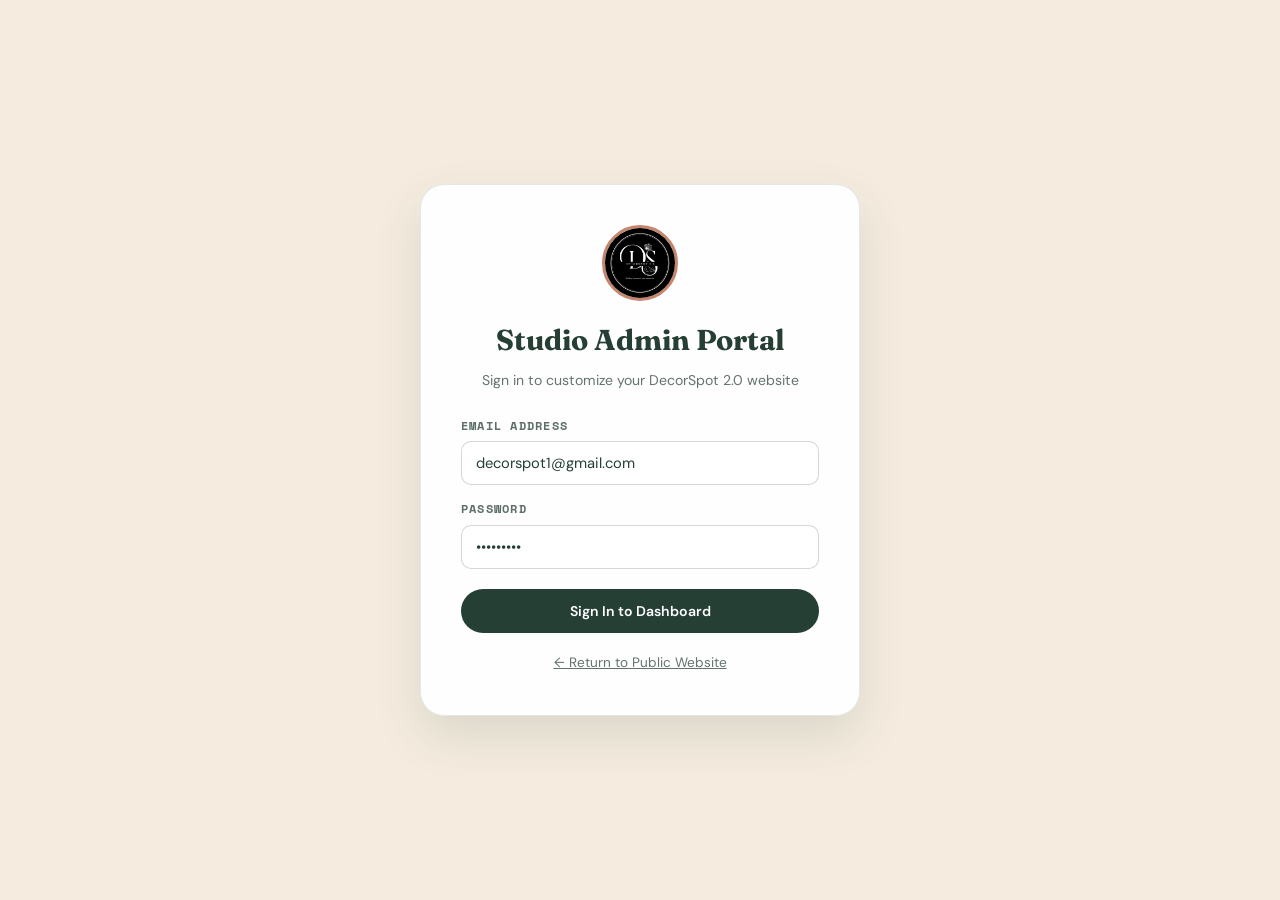
==== commit 631b43b3: "Update logo, add pre-birthday gallery & services, add Custom Mades and Outdoors packages, update adm" ====
--- a/admin.html
+++ b/admin.html
@@ -6,7 +6,7 @@
   <title>DecorSpot 2.0 — Studio Admin Panel & CMS</title>
   <meta name="description" content="Admin CMS panel for DecorSpot 2.0 Portrait Studio" />
   <link rel="icon" type="image/svg+xml" href="logo.jpg" />
-  <link rel="stylesheet" href="style.css" />
+  <link rel="stylesheet" href="style.css?v=2.2" />
   <style>
     .admin-page-wrap {
       background-color: var(--color-cream);
@@ -521,7 +521,7 @@
             <button class="admin-btn terracotta small" id="addServiceBtn">+ Add New Service</button>
           </div>
           <p style="font-size:0.9rem;color:var(--color-text-muted);margin-bottom:20px;">
-            DecorSpot 2.0 covers all photoshoot categories: Newborn, Maternity, Pre-Wedding, Birthday & Cake Smash, Commercial & Brand, and Family Portraits. Edit details, images, and highlight bullets below:
+            DecorSpot 2.0 covers all photoshoot categories: Newborn, Maternity, Pre-Wedding, Pre-Birthday, Commercial & Brand, and Family Portraits. Edit details, images, and highlight bullets below:
           </p>
           <div id="servicesList">
             <!-- Dynamically populated -->
@@ -546,7 +546,7 @@
                 <option value="newborn">Newborn & Baby</option>
                 <option value="maternity">Maternity & Motherhood</option>
                 <option value="prewedding">Pre-Wedding & Couples</option>
-                <option value="birthday">Birthdays & Milestones</option>
+                <option value="birthday">Pre-Birthday</option>
                 <option value="commercial">Commercial & Brand</option>
                 <option value="family">Family & Tender Moments</option>
                 <option value="details">Tiny Details & Hands</option>
@@ -582,7 +582,7 @@
             <span class="category-tag newborn" data-cat="newborn">Newborn & Baby</span>
             <span class="category-tag maternity" data-cat="maternity">Maternity</span>
             <span class="category-tag prewedding" data-cat="prewedding">Pre-Wedding</span>
-            <span class="category-tag birthday" data-cat="birthday">Birthdays</span>
+            <span class="category-tag birthday" data-cat="birthday">Pre-Birthday</span>
             <span class="category-tag commercial" data-cat="commercial">Commercial</span>
             <span class="category-tag family" data-cat="family">Family</span>
             <span class="category-tag" data-cat="details">Details</span>
@@ -599,7 +599,7 @@
             <button class="admin-btn terracotta small" id="addPackageBtn">+ Add New Package</button>
           </div>
           <p style="font-size:0.9rem;color:var(--color-text-muted);margin-bottom:20px;">
-            Create packages for Newborn, Maternity, Pre-Wedding, Birthdays, and Commercial shoots. Clients will see these categorized in the "Packages" section on your website.
+            Create packages for Newborn, Maternity, Pre-Wedding, Pre-Birthday, Commercial, Custom Mades, and Outdoors. Clients will see these categorized in the "Packages" section on your website.
           </p>
           <div id="packagesList"></div>
         </div>
@@ -635,7 +635,7 @@
           </div>
           <div class="form-group full-width" style="margin-bottom:20px;">
             <label class="admin-label">Hero Body Description</label>
-            <textarea class="admin-textarea" id="heroDesc" rows="3" placeholder="A warm, boutique photography studio in Muvattupuzha, Kerala..."></textarea>
+            <textarea class="admin-textarea" id="heroDesc" rows="3" placeholder="A warm, boutique photography studio located in Parolil Building, near HM Training School, Randarkara, Muvattupuzha..."></textarea>
           </div>
           <button class="admin-btn" id="saveStudioBtn">Save Studio Branding</button>
         </div>
@@ -671,12 +671,41 @@
           </div>
           <div class="form-group full-width">
             <label class="admin-label">Default WhatsApp Enquiry Message</label>
-            <textarea class="admin-textarea" id="waDefaultMsg" rows="2" placeholder="Hello DecorSpot Studio! I would love to enquire about booking a photoshoot session."></textarea>
-          </div>
-        </div>
-
-        <div class="admin-card">
-          <h2 class="admin-card-title">Instagram & Location</h2>
+            <textarea class="admin-textarea" id="waDefaultMsg" rows="2" placeholder="Hello decorspot, I'd love to know more about a photography session."></textarea>
+          </div>
+        </div>
+
+        <div class="admin-card">
+          <div class="admin-card-title">
+            <span>Instagram & Studio Location</span>
+          </div>
+
+          <!-- Live Location Detection Box -->
+          <div style="background: rgba(42, 75, 59, 0.05); border: 1px solid rgba(42, 75, 59, 0.15); border-radius: 12px; padding: 16px; margin-bottom: 20px;">
+            <div style="display: flex; align-items: center; justify-content: space-between; flex-wrap: wrap; gap: 12px;">
+              <div>
+                <strong style="color: var(--color-primary); font-size: 0.95rem; display: flex; align-items: center; gap: 6px;">
+                  <svg width="18" height="18" viewBox="0 0 24 24" fill="none" stroke="currentColor" stroke-width="2.5" stroke-linecap="round" stroke-linejoin="round">
+                    <circle cx="12" cy="12" r="10"></circle>
+                    <polygon points="16.24 7.76 14.12 14.12 7.76 16.24 9.88 9.88 16.24 7.76"></polygon>
+                  </svg>
+                  Live GPS / Device Studio Location
+                </strong>
+                <p id="liveLocNote" style="font-size: 0.85rem; color: var(--color-text-muted); margin-top: 4px; margin-bottom: 0;">
+                  Click to auto-detect current device location (phone/PC) and sync coordinates with Google Maps.
+                </p>
+              </div>
+              <button type="button" class="admin-btn terracotta" id="fetchLiveLocationBtn" style="white-space: nowrap; display: inline-flex; align-items: center; gap: 8px;">
+                <svg width="16" height="16" viewBox="0 0 24 24" fill="none" stroke="currentColor" stroke-width="2.5" stroke-linecap="round" stroke-linejoin="round">
+                  <path d="M21 10c0 7-9 13-9 13s-9-6-9-13a9 9 0 0 1 18 0z"></path>
+                  <circle cx="12" cy="10" r="3"></circle>
+                </svg>
+                <span>📍 Fetch &amp; Use Live Location</span>
+              </button>
+            </div>
+            <div id="liveLocResultBox" style="display: none; margin-top: 12px; padding: 10px 14px; background: #fff; border-radius: 8px; font-size: 0.86rem; border-left: 3px solid var(--color-terracotta);"></div>
+          </div>
+
           <div class="form-row">
             <div class="form-group">
               <label class="admin-label">Instagram Handle</label>
@@ -690,18 +719,18 @@
           <div class="form-row">
             <div class="form-group">
               <label class="admin-label">Location / City Display</label>
-              <input type="text" class="admin-input" id="locationDisplay" placeholder="Muvattupuzha, Ernakulam, Kerala" />
+              <input type="text" class="admin-input" id="locationDisplay" placeholder="Parolil Building, Near HM Training School, Randarkara, Muvattupuzha P.O. – 686673" />
             </div>
             <div class="form-group">
               <label class="admin-label">Google Maps URL</label>
-              <input type="url" class="admin-input" id="mapsUrl" placeholder="https://maps.google.com/?q=..." />
+              <input type="url" class="admin-input" id="mapsUrl" placeholder="https://maps.app.goo.gl/L9ShESgWo64TBaLZA?g_st=aw" />
             </div>
           </div>
           <div class="form-group full-width">
             <label class="admin-label">Studio Working Hours</label>
             <input type="text" class="admin-input" id="workingHours" placeholder="Tue – Sun: 9:00 AM – 6:30 PM (Mondays by appointment)" />
           </div>
-          <button class="admin-btn" id="saveContactBtn" style="margin-top:12px;">Save Contact & Social Details</button>
+          <button class="admin-btn" id="saveContactBtn" style="margin-top:12px;">Save Contact &amp; Social Details</button>
         </div>
       </section>
 
@@ -713,7 +742,7 @@
             <button class="admin-btn terracotta small" id="addFaqBtn">+ Add New FAQ</button>
           </div>
           <p style="font-size:0.9rem;color:var(--color-text-muted);margin-bottom:20px;">
-            Answers to client queries across newborn, maternity, pre-wedding, birthdays, props, and turnaround times.
+            Answers to client queries across newborn, maternity, pre-wedding, pre-birthday, props, and turnaround times.
           </p>
           <div id="faqsList"></div>
         </div>
@@ -769,18 +798,16 @@
       <form id="loginForm">
         <div class="form-group" style="text-align:left;margin-bottom:14px;">
           <label class="admin-label" for="loginEmail">Email Address</label>
-          <input type="email" class="admin-input" id="loginEmail" placeholder="admin@decorspot.in" value="admin@decorspot.in" required />
+          <input type="email" class="admin-input" id="loginEmail" placeholder="" value="decorspot1@gmail.com" required />
         </div>
         <div class="form-group" style="text-align:left;margin-bottom:20px;">
           <label class="admin-label" for="loginPassword">Password</label>
-          <input type="password" class="admin-input" id="loginPassword" placeholder="decorspopt2.0" value="decorspopt2.0" required />
+          <input type="password" class="admin-input" id="loginPassword" placeholder="" value="Ashiq@123" required />
         </div>
         <button type="submit" class="admin-btn" style="width:100%;justify-content:center;padding:13px;">Sign In to Dashboard</button>
       </form>
 
-      <div style="margin-top:14px;padding:10px 14px;background:rgba(37,63,53,0.06);border-radius:10px;font-size:0.8rem;color:var(--color-text-muted);text-align:center;">
-        Default login: <strong style="color:var(--color-primary);">admin@decorspot.in</strong> / <strong style="color:var(--color-primary);">decorspopt2.0</strong>
-      </div>
+      
 
       <div style="margin-top:16px;">
         <a href="index.html" style="font-size:0.85rem;color:var(--color-text-muted);text-decoration:underline;">← Return to Public Website</a>
@@ -792,6 +819,6 @@
   <div class="toast" id="toast" role="alert" aria-live="polite"></div>
 
   <!-- Scripts -->
-  <script src="admin.js"></script>
+  <script src="admin.js?v=2.2"></script>
 </body>
 </html>
--- a/style.css
+++ b/style.css
@@ -238,9 +238,12 @@
 }
 
 .nav-insta-icon {
-  width: 14px;
-  height: 14px;
-  fill: currentColor;
+  width: 15px;
+  height: 15px;
+  fill: none;
+  stroke: currentColor;
+  stroke-width: 2;
+  flex-shrink: 0;
 }
 
 /* Nav WhatsApp Button */
@@ -449,20 +452,24 @@
 
 @media (min-width: 900px) {
   .hero-grid {
-    grid-template-columns: 0.95fr 1.05fr;
-    gap: 56px;
+    grid-template-columns: 1fr 1fr;
+    gap: 48px;
+    align-items: center;
   }
 }
 
 .hero-content {
-  max-width: 580px;
+  max-width: 530px;
+  min-width: 0;
+  position: relative;
+  z-index: 2;
 }
 
 .hero-eyebrow-wrap {
   display: flex;
   align-items: center;
   gap: 12px;
-  margin-bottom: 24px;
+  margin-bottom: 20px;
 }
 
 .hero-eyebrow {
@@ -475,25 +482,29 @@
 
 .hero-title {
   font-family: var(--font-display);
-  font-size: clamp(3.4rem, 7vw, 6.8rem);
-  line-height: 0.92;
-  letter-spacing: -0.065em;
+  font-size: clamp(2.5rem, 4.4vw, 4.5rem);
+  line-height: 1.05;
+  letter-spacing: -0.035em;
   color: var(--color-primary);
   font-weight: 500;
-  white-space: pre-line;
+  white-space: normal;
+  overflow-wrap: break-word;
+  word-wrap: break-word;
+  word-break: normal;
+  max-width: 100%;
 }
 
 .hero-body {
-  margin-top: 28px;
-  max-width: 440px;
-  font-size: 1.08rem;
-  line-height: 1.7;
+  margin-top: 24px;
+  max-width: 460px;
+  font-size: 1.05rem;
+  line-height: 1.65;
   color: rgba(37, 63, 53, 0.82);
 }
 
 /* Call to action group */
 .hero-cta-group {
-  margin-top: 36px;
+  margin-top: 32px;
   display: flex;
   flex-wrap: wrap;
   align-items: center;
@@ -541,12 +552,14 @@
 
 /* Booking note */
 .hero-booking-note {
-  margin-top: 40px;
+  margin-top: 36px;
   display: flex;
   align-items: center;
   gap: 12px;
   font-size: 0.88rem;
   color: rgba(37, 63, 53, 0.7);
+  position: relative;
+  z-index: 2;
 }
 
 .hero-note-line {
@@ -559,8 +572,9 @@
 .hero-visual {
   position: relative;
   width: 100%;
-  max-width: 620px;
+  max-width: 530px;
   margin: 0 auto;
+  z-index: 1;
 }
 
 .hero-arch-frame {
@@ -1460,6 +1474,37 @@
   transform: translateY(-2px);
 }
 
+.btn-enquire-location {
+  display: inline-flex;
+  align-items: center;
+  gap: 10px;
+  background: rgba(255, 255, 255, 0.6);
+  border: 1px solid rgba(37, 63, 53, 0.2);
+  color: var(--color-primary);
+  padding: 14px 24px;
+  border-radius: 9999px;
+  font-size: 0.92rem;
+  font-weight: 600;
+  transition: all 0.25s ease;
+  text-decoration: none;
+}
+
+.btn-enquire-location:hover {
+  border-color: var(--color-terracotta);
+  color: var(--color-terracotta);
+  background: #fff;
+  transform: translateY(-2px);
+}
+
+@keyframes spin-anim {
+  from { transform: rotate(0deg); }
+  to { transform: rotate(360deg); }
+}
+
+.spin-icon {
+  animation: spin-anim 1s linear infinite;
+}
+
 /* Form Container Card */
 .enquiry-card {
   background: rgba(255, 255, 255, 0.72);
@@ -1752,11 +1797,13 @@
   z-index: 100;
   display: flex;
   align-items: center;
-  gap: 10px;
+  justify-content: center;
+  width: 58px;
+  height: 58px;
+  padding: 0;
   background-color: var(--color-whatsapp);
   color: #fff;
-  padding: 12px 20px 12px 14px;
-  border-radius: 9999px;
+  border-radius: 50%;
   box-shadow: 0 8px 28px rgba(37, 211, 102, 0.4);
   font-size: 0.9rem;
   font-weight: 700;
@@ -1767,18 +1814,18 @@
 
 .floating-whatsapp-btn:hover {
   background-color: var(--color-whatsapp-dark);
-  transform: translateY(-3px) scale(1.03);
+  transform: translateY(-3px) scale(1.06);
   box-shadow: 0 12px 36px rgba(37, 211, 102, 0.55);
   color: #fff;
 }
 
 .whatsapp-pulse-ring {
   position: absolute;
-  top: -4px;
-  left: -4px;
-  right: -4px;
-  bottom: -4px;
-  border-radius: 9999px;
+  top: -5px;
+  left: -5px;
+  right: -5px;
+  bottom: -5px;
+  border-radius: 50%;
   border: 2px solid var(--color-whatsapp);
   opacity: 0.7;
   animation: pulseRing 2s cubic-bezier(0.215, 0.61, 0.355, 1) infinite;
@@ -1799,39 +1846,9 @@
   position: relative;
 }
 
-/* Floating Instagram Tag Chip (Bottom Left) */
+/* Floating Instagram Tag Chip - disabled to prevent covering booking note */
 .floating-insta-chip {
-  position: fixed;
-  bottom: 24px;
-  left: 24px;
-  z-index: 99;
-  display: none;
-  align-items: center;
-  gap: 8px;
-  background: rgba(255, 255, 255, 0.95);
-  border: 1px solid rgba(220, 39, 67, 0.25);
-  border-radius: 9999px;
-  padding: 8px 16px;
-  box-shadow: 0 8px 24px rgba(37, 63, 53, 0.08);
-  backdrop-filter: blur(10px);
-  font-size: 0.82rem;
-  font-weight: 700;
-  color: var(--color-primary);
-  transition: all 0.25s ease;
-  text-decoration: none;
-}
-
-@media (min-width: 640px) {
-  .floating-insta-chip {
-    display: inline-flex;
-  }
-}
-
-.floating-insta-chip:hover {
-  transform: translateY(-2px);
-  border-color: #dc2743;
-  color: #dc2743;
-  box-shadow: 0 10px 28px rgba(220, 39, 67, 0.2);
+  display: none !important;
 }
 
 /* ==========================================================================
